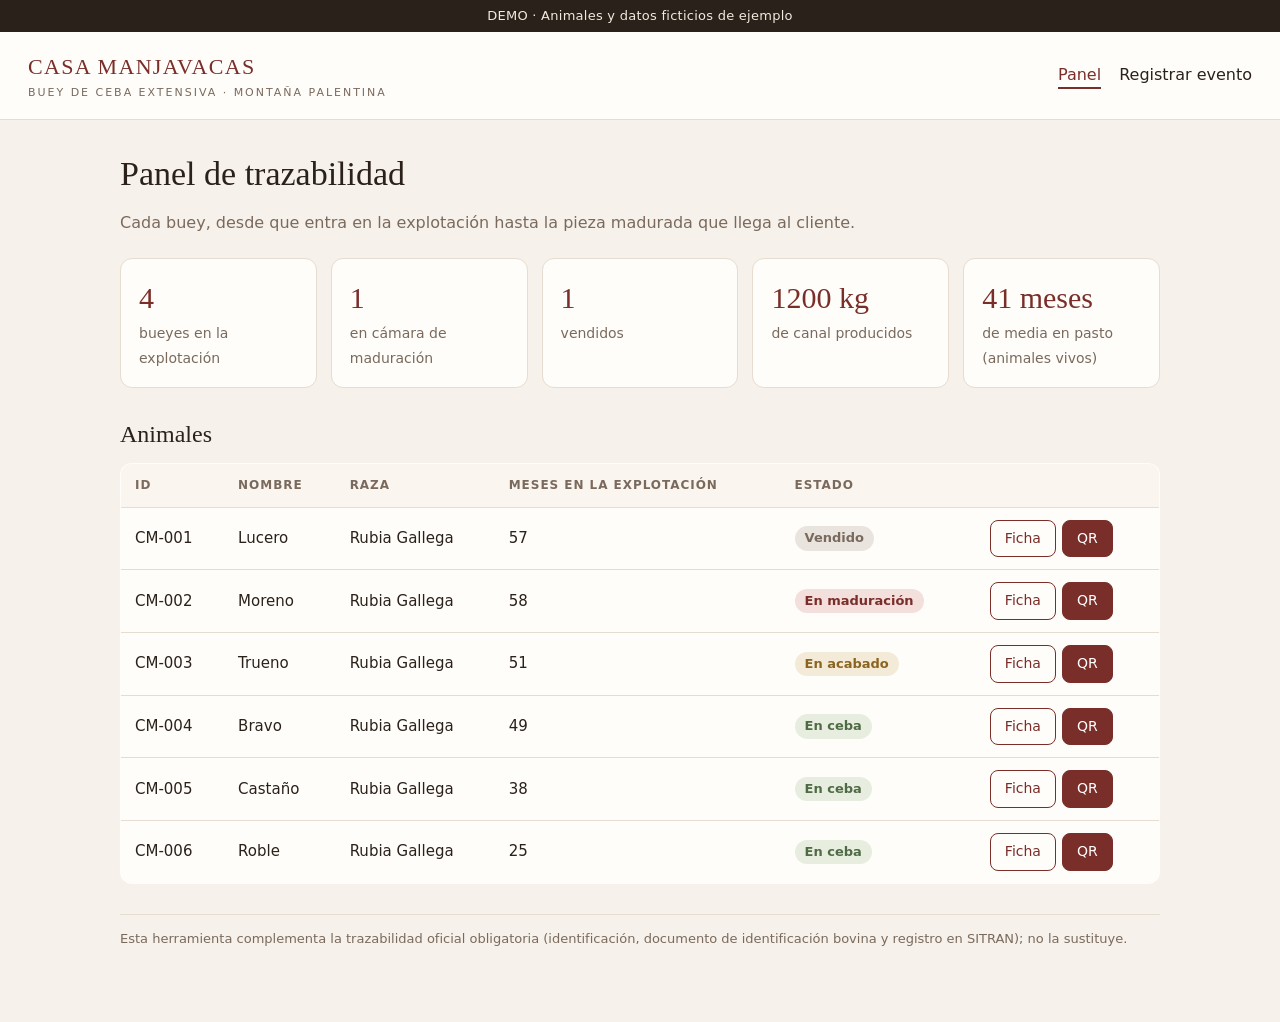
==== index.html @ b3631aee "Demo de trazabilidad Casa Manjavacas: panel, ficha pública con QR y registro de eventos Co-Authored-" ====
<!DOCTYPE html>
<html lang="es">
<head>
<meta charset="utf-8">
<meta name="viewport" content="width=device-width,initial-scale=1">
<title>Panel de trazabilidad — Casa Manjavacas</title>
<link rel="stylesheet" href="assets/estilo.css">
</head>
<body>
<div class="demo">DEMO · Animales y datos ficticios de ejemplo</div>
<header class="top">
  <a class="marca" href="index.html">Casa Manjavacas<small>Buey de ceba extensiva · Montaña Palentina</small></a>
  <nav><a class="activo" href="index.html">Panel</a><a href="registrar.html">Registrar evento</a></nav>
</header>
<main>
  <h1>Panel de trazabilidad</h1>
  <p class="sub">Cada buey, desde que entra en la explotación hasta la pieza madurada que llega al cliente.</p>
  <div class="kpis" id="kpis"></div>
  <h2>Animales</h2>
  <table class="tabla">
    <thead><tr><th>ID</th><th>Nombre</th><th class="ocultar">Raza</th><th class="ocultar">Meses en la explotación</th><th>Estado</th><th></th></tr></thead>
    <tbody id="filas"></tbody>
  </table>
  <p class="nota">Esta herramienta complementa la trazabilidad oficial obligatoria (identificación, documento de identificación bovina y registro en SITRAN); no la sustituye.</p>
</main>

<div class="modal" id="modal" role="dialog" aria-modal="true">
  <div class="caja">
    <h3 id="m-titulo"></h3>
    <div id="m-qr"></div>
    <p class="url" id="m-url"></p>
    <button class="btn sec" id="m-cerrar">Cerrar</button>
  </div>
</div>

<script src="assets/qrcode.js"></script>
<script src="data/bueyes.js"></script>
<script src="assets/app.js"></script>
<script>
  const lista = CM.bueyes();
  const n = e => lista.filter(b => b.estado === e).length;
  const kgCanal = lista.filter(b => b.pesoCanal).reduce((s, b) => s + b.pesoCanal, 0);
  const vivos = lista.filter(b => b.estado === "ceba" || b.estado === "acabado");
  const mediaMeses = vivos.length ? Math.round(vivos.reduce((s, b) => s + CM.meses(b.entrada), 0) / vivos.length) : 0;
  document.getElementById("kpis").innerHTML = [
    [vivos.length, "bueyes en la explotación"],
    [n("maduracion"), "en cámara de maduración"],
    [n("vendido"), "vendidos"],
    [kgCanal.toLocaleString("es-ES") + " kg", "de canal producidos"],
    [mediaMeses + " meses", "de media en pasto (animales vivos)"]
  ].map(([v, t]) => `<div class="kpi"><b>${v}</b><span>${t}</span></div>`).join("");

  document.getElementById("filas").innerHTML = lista.map(b => `
    <tr>
      <td>${CM.esc(b.id)}</td>
      <td>${CM.esc(b.nombre)}</td>
      <td class="ocultar">${CM.esc(b.raza)}</td>
      <td class="ocultar">${CM.meses(b.entrada, b.sacrificio)}</td>
      <td><span class="estado e-${b.estado}">${CM.ESTADOS[b.estado]}</span></td>
      <td class="acciones"><a class="btn sec" href="ficha.html?id=${encodeURIComponent(b.id)}">Ficha</a><button class="btn" data-qr="${CM.esc(b.id)}">QR</button></td>
    </tr>`).join("");

  const modal = document.getElementById("modal");
  document.addEventListener("click", e => {
    const id = e.target.getAttribute && e.target.getAttribute("data-qr");
    if (id) {
      const url = CM.urlFicha(id);
      const b = lista.find(x => x.id === id);
      document.getElementById("m-titulo").textContent = b.id + " · " + b.nombre;
      document.getElementById("m-qr").innerHTML = CM.qrSVG(url);
      document.getElementById("m-url").textContent = url;
      modal.classList.add("abierto");
    }
    if (e.target.id === "m-cerrar" || e.target === modal) modal.classList.remove("abierto");
  });
</script>
</body>
</html>
---- assets/estilo.css ----
:root{
  --bg:#f6f1ea; --card:#fffdf9; --ink:#2b211b; --muted:#7a6a5d; --line:#e6dccf;
  --vino:#7a2e2a; --vino-2:#5c201d; --oro:#b58a4a; --verde:#4f6b45;
  --serif:"Georgia","Times New Roman",serif; --sans:system-ui,-apple-system,"Segoe UI",Roboto,sans-serif;
}
*{box-sizing:border-box}
body{margin:0;background:var(--bg);color:var(--ink);font:16px/1.55 var(--sans)}
a{color:var(--vino)}
.demo{background:var(--ink);color:#f3e9dc;text-align:center;font-size:13px;padding:6px 12px;letter-spacing:.02em}
header.top{display:flex;align-items:center;justify-content:space-between;gap:16px;padding:18px 28px;border-bottom:1px solid var(--line);background:var(--card)}
.marca{font-family:var(--serif);font-size:22px;letter-spacing:.06em;text-transform:uppercase;color:var(--vino);text-decoration:none}
.marca small{display:block;font-family:var(--sans);font-size:11px;letter-spacing:.18em;color:var(--muted)}
nav a{margin-left:18px;text-decoration:none;color:var(--ink);font-weight:500}
nav a.activo{color:var(--vino);border-bottom:2px solid var(--vino);padding-bottom:3px}
main{max-width:1080px;margin:0 auto;padding:28px 20px 60px}
h1,h2,h3{font-family:var(--serif);font-weight:normal;margin:0 0 10px}
h1{font-size:34px} h2{font-size:24px;margin-top:28px}
.sub{color:var(--muted);margin:0 0 22px}
.kpis{display:grid;grid-template-columns:repeat(auto-fit,minmax(170px,1fr));gap:14px;margin:18px 0 26px}
.kpi{background:var(--card);border:1px solid var(--line);border-radius:12px;padding:16px 18px}
.kpi b{display:block;font-family:var(--serif);font-size:30px;font-weight:normal;color:var(--vino)}
.kpi span{color:var(--muted);font-size:14px}
.tabla{width:100%;border-collapse:collapse;background:var(--card);border:1px solid var(--line);border-radius:12px;overflow:hidden}
.tabla th,.tabla td{padding:12px 14px;text-align:left;border-bottom:1px solid var(--line);font-size:15px}
.tabla th{font-size:12px;text-transform:uppercase;letter-spacing:.08em;color:var(--muted);background:#faf5ee}
.tabla tr:last-child td{border-bottom:0}
.estado{display:inline-block;padding:2px 10px;border-radius:99px;font-size:13px;font-weight:600}
.e-ceba{background:#e7eedf;color:var(--verde)} .e-acabado{background:#f4ead8;color:#8a6420}
.e-maduracion{background:#f3dfdc;color:var(--vino)} .e-vendido{background:#e9e4de;color:var(--muted)}
.btn{display:inline-block;border:1px solid var(--vino);background:var(--vino);color:#fff;border-radius:8px;padding:7px 14px;font:inherit;font-size:14px;cursor:pointer;text-decoration:none}
.btn.sec{background:transparent;color:var(--vino)}
.btn:hover{background:var(--vino-2);color:#fff}
.acciones{white-space:nowrap}.acciones .btn{margin-left:6px}
/* Ficha pública */
.hero{background:linear-gradient(160deg,#3a2a20,#6b3a2c);color:#f6ede2;padding:48px 24px 40px;text-align:center}
.hero .marca{color:#e9cf9f}.hero .marca small{color:#d8c3a6}
.hero h1{font-size:44px;margin-top:18px}.hero p{color:#e8d8c4;margin:6px 0 0}
.datos{display:grid;grid-template-columns:repeat(auto-fit,minmax(200px,1fr));gap:12px;margin:-26px auto 0;max-width:900px;position:relative}
.dato{background:var(--card);border:1px solid var(--line);border-radius:12px;padding:14px 16px;box-shadow:0 6px 18px rgba(60,40,20,.08)}
.dato span{display:block;font-size:12px;text-transform:uppercase;letter-spacing:.08em;color:var(--muted)}
.dato b{font-family:var(--serif);font-weight:normal;font-size:20px}
.timeline{list-style:none;padding:0;margin:14px 0;border-left:2px solid var(--line)}
.timeline li{position:relative;padding:0 0 18px 22px}
.timeline li::before{content:"";position:absolute;left:-7px;top:6px;width:12px;height:12px;border-radius:50%;background:var(--oro);border:2px solid var(--bg)}
.timeline time{font-size:13px;color:var(--muted);display:block}
.cortes{display:flex;flex-wrap:wrap;gap:8px}.cortes span{background:var(--card);border:1px solid var(--line);border-radius:99px;padding:5px 14px}
.nota{font-size:13px;color:var(--muted);border-top:1px solid var(--line);margin-top:30px;padding-top:14px}
/* Formulario */
form.card{background:var(--card);border:1px solid var(--line);border-radius:12px;padding:20px;max-width:560px}
label{display:block;font-size:14px;color:var(--muted);margin:12px 0 4px}
input,select,textarea{width:100%;padding:10px 12px;border:1px solid var(--line);border-radius:8px;font:inherit;background:#fff}
.ok{background:#e7eedf;color:var(--verde);padding:10px 14px;border-radius:8px;margin-top:14px;display:none}
/* Modal QR */
.modal{position:fixed;inset:0;background:rgba(30,20,15,.55);display:none;align-items:center;justify-content:center;padding:20px}
.modal.abierto{display:flex}
.modal .caja{background:var(--card);border-radius:14px;padding:24px;text-align:center;max-width:340px}
.modal svg,.modal img{width:220px;height:220px}
.modal .url{font-size:12px;color:var(--muted);word-break:break-all}
@media (max-width:700px){
  header.top{flex-direction:column;align-items:flex-start;padding:14px 18px}
  nav a{margin:0 14px 0 0}
  .tabla .ocultar{display:none}
  .hero h1{font-size:34px}
  .datos{grid-template-columns:1fr 1fr;gap:10px}.dato b{font-size:17px}
}
@media print{.demo,header.top,.acciones{display:none}}
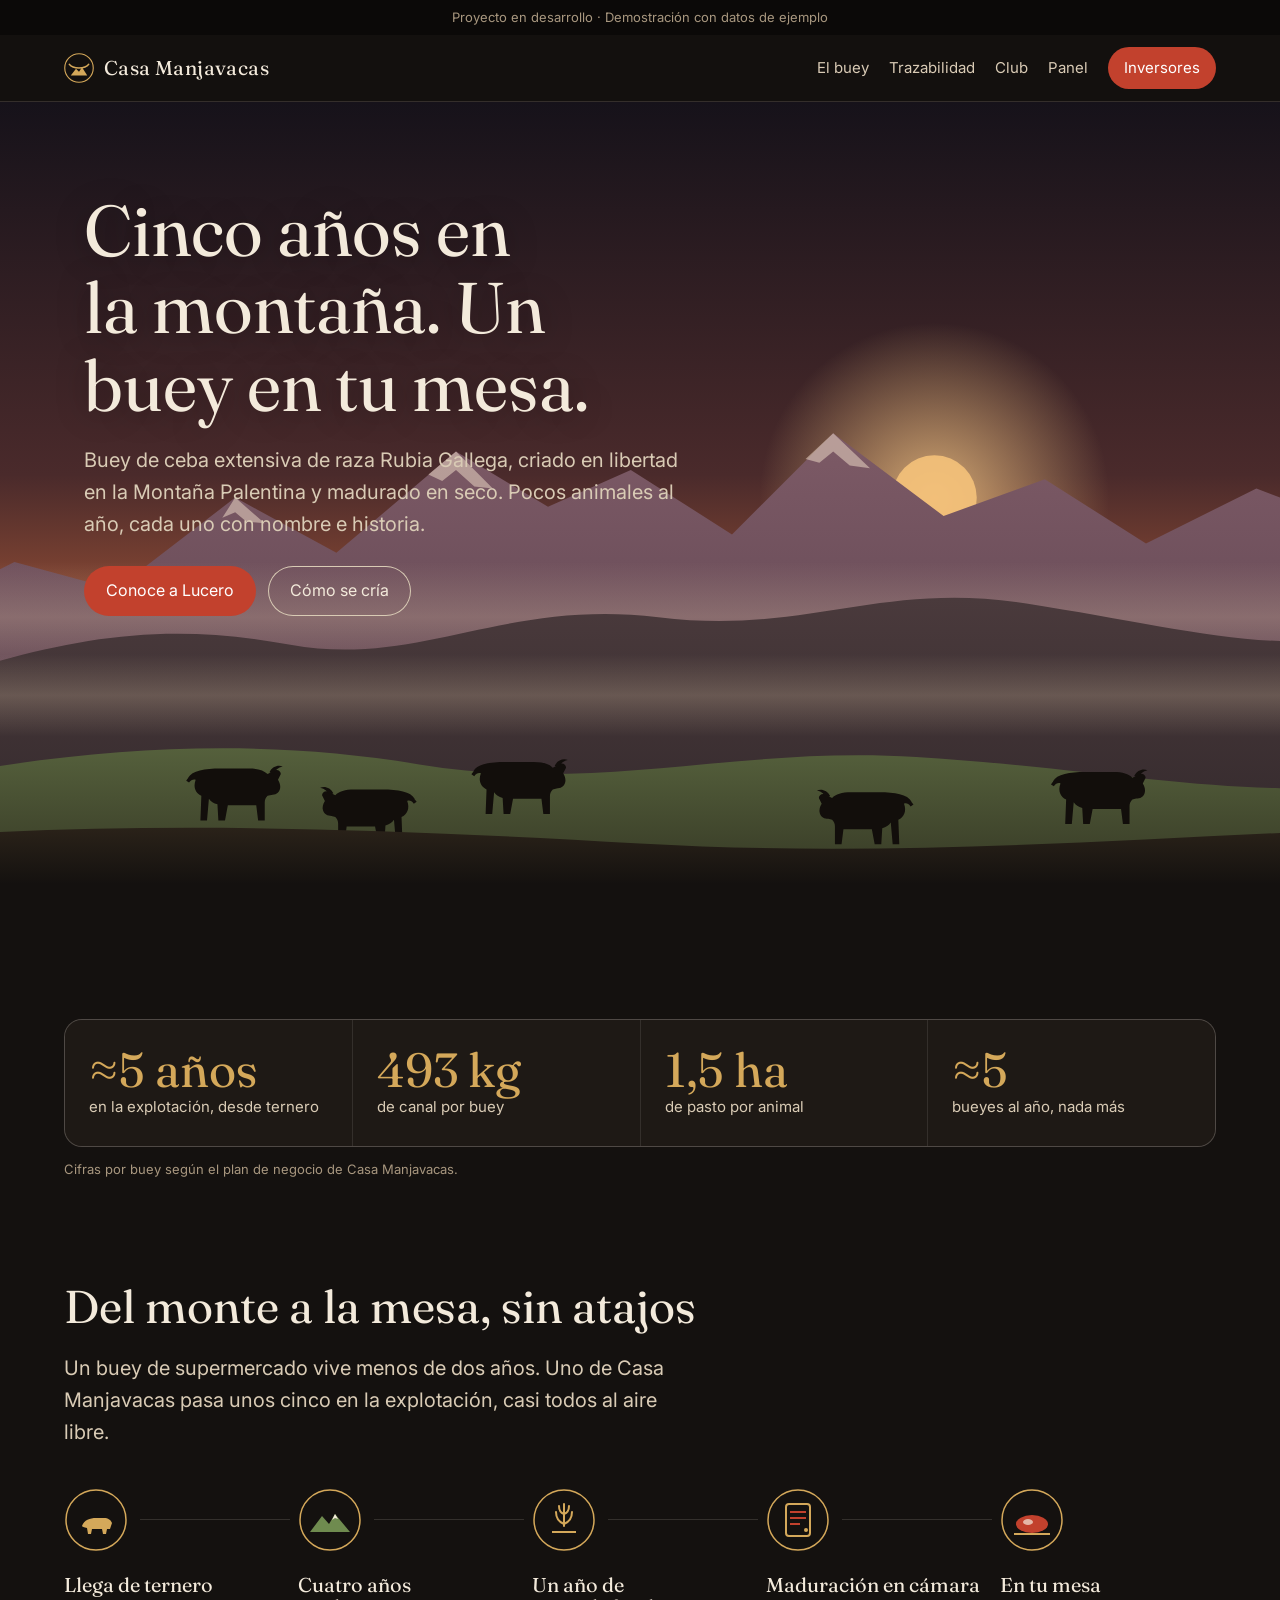
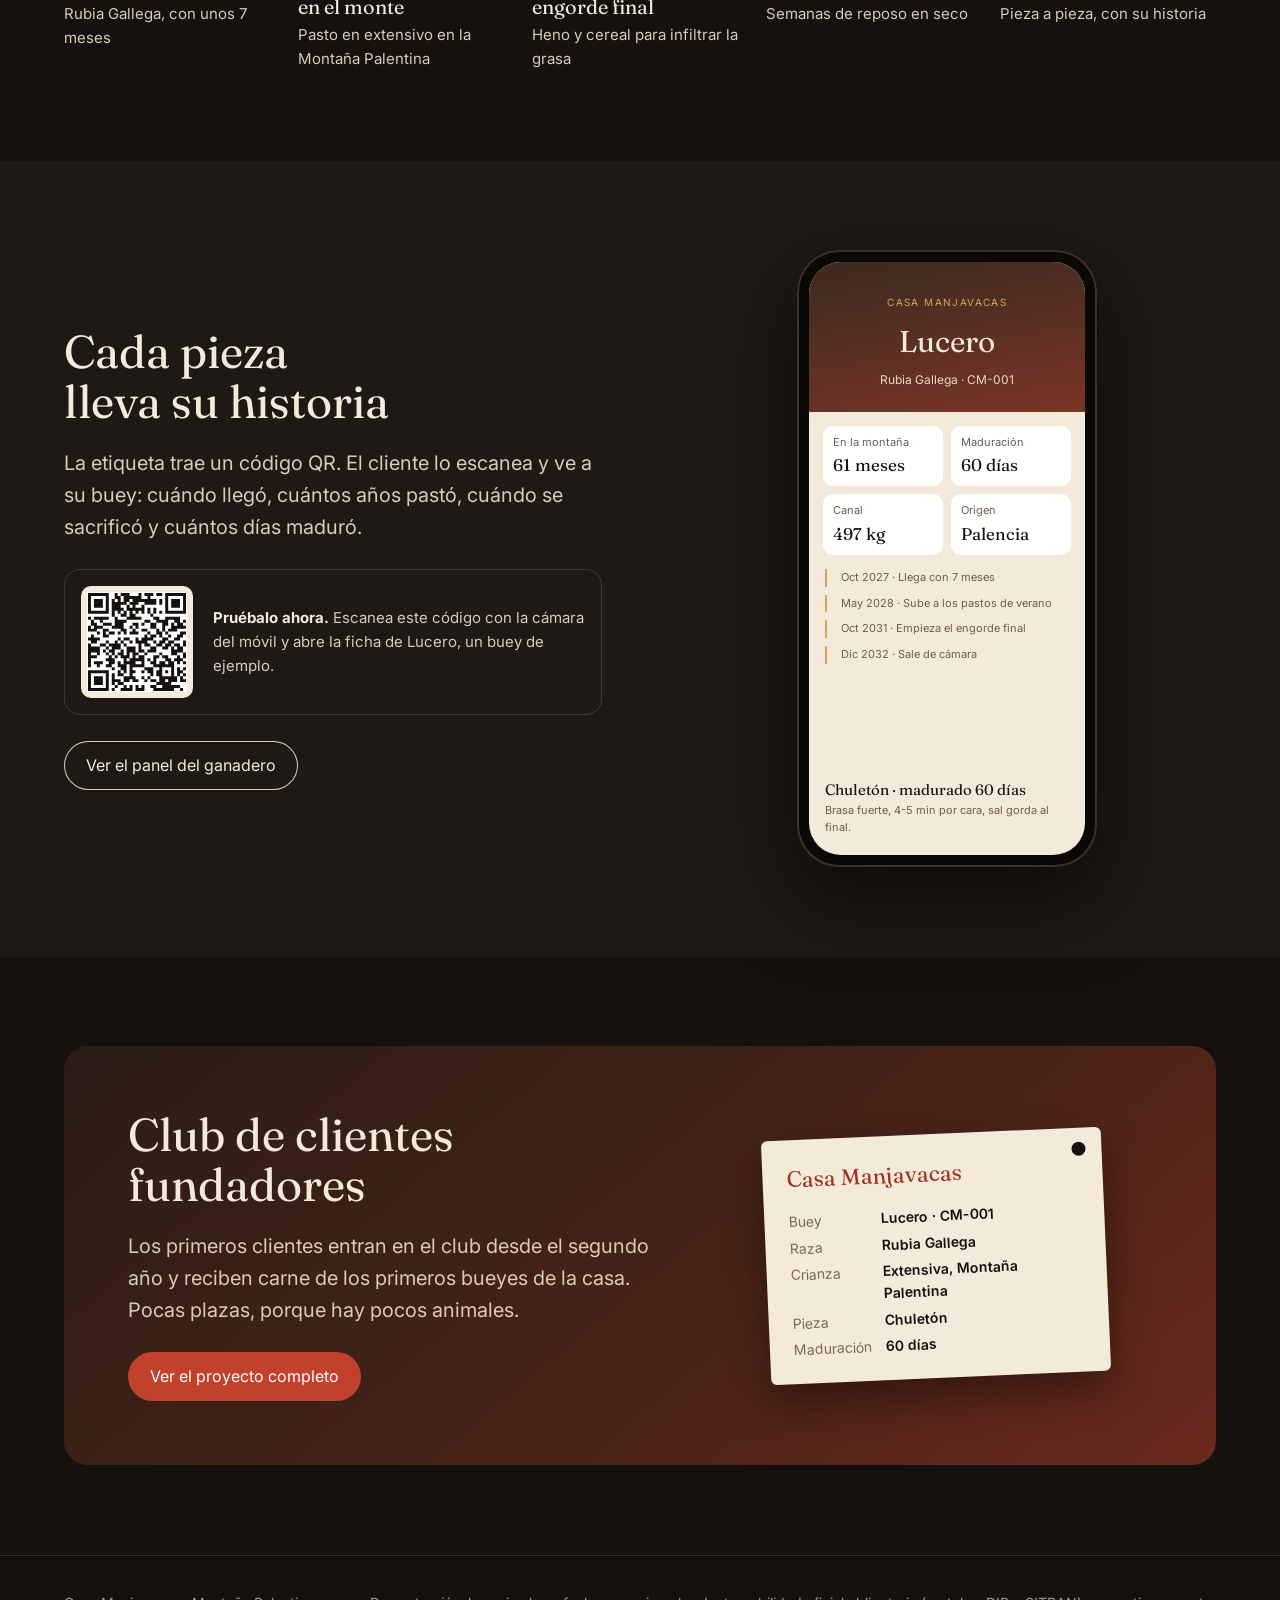
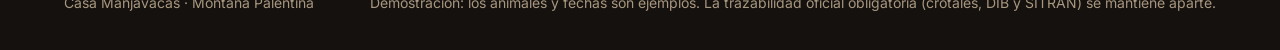
==== commit 9060af74: "Web completa: marca, ficha premium, sala de inversores con el modelo económico y panel Co-Authored-B" ====
--- a/index.html
+++ b/index.html
@@ -3,76 +3,136 @@
 <head>
 <meta charset="utf-8">
 <meta name="viewport" content="width=device-width,initial-scale=1">
-<title>Panel de trazabilidad — Casa Manjavacas</title>
-<link rel="stylesheet" href="assets/estilo.css">
+<title>Casa Manjavacas · Buey de la Montaña Palentina</title>
+<meta name="description" content="Buey de ceba extensiva de raza Rubia Gallega, criado cinco años en la Montaña Palentina. Cada pieza con su historia.">
+<link rel="stylesheet" href="assets/marca.css">
 </head>
 <body>
-<div class="demo">DEMO · Animales y datos ficticios de ejemplo</div>
-<header class="top">
-  <a class="marca" href="index.html">Casa Manjavacas<small>Buey de ceba extensiva · Montaña Palentina</small></a>
-  <nav><a class="activo" href="index.html">Panel</a><a href="registrar.html">Registrar evento</a></nav>
+<div class="aviso">Proyecto en desarrollo · Demostración con datos de ejemplo</div>
+<header class="nav">
+  <a class="logo" href="index.html"><svg viewBox="0 0 40 40" aria-hidden="true"><circle cx="20" cy="20" r="19" fill="none" stroke="#d4a85a" stroke-width="1.5"/><path d="M7 15c3 4 7 5 13 5s10-1 13-5" fill="none" stroke="#d4a85a" stroke-width="1.8" stroke-linecap="round"/><path d="M9 30l7-9 4 4 4-6 7 11z" fill="#d4a85a"/></svg>Casa Manjavacas</a>
+  <nav>
+    <a href="#proceso">El buey</a>
+    <a href="#trazabilidad">Trazabilidad</a>
+    <a href="#club">Club</a>
+    <a href="panel.html">Panel</a>
+    <a class="cta" href="inversores.html">Inversores</a>
+  </nav>
 </header>
-<main>
-  <h1>Panel de trazabilidad</h1>
-  <p class="sub">Cada buey, desde que entra en la explotación hasta la pieza madurada que llega al cliente.</p>
-  <div class="kpis" id="kpis"></div>
-  <h2>Animales</h2>
-  <table class="tabla">
-    <thead><tr><th>ID</th><th>Nombre</th><th class="ocultar">Raza</th><th class="ocultar">Meses en la explotación</th><th>Estado</th><th></th></tr></thead>
-    <tbody id="filas"></tbody>
-  </table>
-  <p class="nota">Esta herramienta complementa la trazabilidad oficial obligatoria (identificación, documento de identificación bovina y registro en SITRAN); no la sustituye.</p>
-</main>
 
-<div class="modal" id="modal" role="dialog" aria-modal="true">
-  <div class="caja">
-    <h3 id="m-titulo"></h3>
-    <div id="m-qr"></div>
-    <p class="url" id="m-url"></p>
-    <button class="btn sec" id="m-cerrar">Cerrar</button>
+<section class="hero">
+  <div id="paisaje-hero"></div>
+  <div class="texto">
+    <h1>Cinco años en la montaña. Un buey en tu mesa.</h1>
+    <p class="lead">Buey de ceba extensiva de raza Rubia Gallega, criado en libertad en la Montaña Palentina y madurado en seco. Pocos animales al año, cada uno con nombre e historia.</p>
+    <div class="botones">
+      <a class="btn" href="ficha.html?id=CM-001">Conoce a Lucero</a>
+      <a class="btn sec" href="#proceso">Cómo se cría</a>
+    </div>
   </div>
-</div>
+</section>
+
+<section class="band">
+  <div class="in">
+    <div class="cifras" id="cifras"></div>
+    <p class="nota" style="margin-top:12px">Cifras por buey según el plan de negocio de Casa Manjavacas.</p>
+  </div>
+</section>
+
+<section class="band" id="proceso" style="padding-top:0">
+  <div class="in">
+    <h2>Del monte a la mesa, sin atajos</h2>
+    <p class="lead">Un buey de supermercado vive menos de dos años. Uno de Casa Manjavacas pasa unos cinco en la explotación, casi todos al aire libre.</p>
+    <div class="proceso" id="pasos"></div>
+  </div>
+</section>
+
+<section class="band" id="trazabilidad" style="background:var(--noche2)">
+  <div class="in duo">
+    <div>
+      <h2>Cada pieza lleva su historia</h2>
+      <p class="lead">La etiqueta trae un código QR. El cliente lo escanea y ve a su buey: cuándo llegó, cuántos años pastó, cuándo se sacrificó y cuántos días maduró.</p>
+      <div class="qrcaja">
+        <div class="qr" id="qr-lucero"></div>
+        <p><strong style="color:var(--crema)">Pruébalo ahora.</strong> Escanea este código con la cámara del móvil y abre la ficha de Lucero, un buey de ejemplo.</p>
+      </div>
+      <div class="botones"><a class="btn sec" href="panel.html">Ver el panel del ganadero</a></div>
+    </div>
+    <div class="movil" aria-hidden="true">
+      <div class="pantalla">
+        <div class="mini-hero"><small>CASA MANJAVACAS</small><b>Lucero</b><span style="font-size:12px;color:#e8d8c4">Rubia Gallega · CM-001</span></div>
+        <div class="mini-datos">
+          <div>En la montaña<b>61 meses</b></div>
+          <div>Maduración<b>60 días</b></div>
+          <div>Canal<b>497 kg</b></div>
+          <div>Origen<b>Palencia</b></div>
+        </div>
+        <div class="mini-linea">
+          <p>Oct 2027 · Llega con 7 meses</p>
+          <p>May 2028 · Sube a los pastos de verano</p>
+          <p>Oct 2031 · Empieza el engorde final</p>
+          <p>Dic 2032 · Sale de cámara</p>
+        </div>
+        <div class="mini-linea" style="margin-top:auto;padding-bottom:18px"><b style="font-family:var(--serif);font-weight:400;font-size:15px;color:#14110f">Chuletón · madurado 60 días</b><br>Brasa fuerte, 4-5 min por cara, sal gorda al final.</div>
+      </div>
+    </div>
+  </div>
+</section>
+
+<section class="band" id="club">
+  <div class="in club">
+    <div>
+      <h2>Club de clientes fundadores</h2>
+      <p class="lead">Los primeros clientes entran en el club desde el segundo año y reciben carne de los primeros bueyes de la casa. Pocas plazas, porque hay pocos animales.</p>
+      <div class="botones"><a class="btn" href="inversores.html">Ver el proyecto completo</a></div>
+    </div>
+    <div class="etiqueta">
+      <div class="marca">Casa Manjavacas</div>
+      <dl>
+        <dt>Buey</dt><dd>Lucero · CM-001</dd>
+        <dt>Raza</dt><dd>Rubia Gallega</dd>
+        <dt>Crianza</dt><dd>Extensiva, Montaña Palentina</dd>
+        <dt>Pieza</dt><dd>Chuletón</dd>
+        <dt>Maduración</dt><dd>60 días</dd>
+      </dl>
+    </div>
+  </div>
+</section>
+
+<footer>
+  <div class="in">
+    <span>Casa Manjavacas · Montaña Palentina</span>
+    <span>Demostración: los animales y fechas son ejemplos. La trazabilidad oficial obligatoria (crotales, DIB y SITRAN) se mantiene aparte.</span>
+  </div>
+</footer>
 
 <script src="assets/qrcode.js"></script>
+<script src="assets/paisaje.js"></script>
 <script src="data/bueyes.js"></script>
 <script src="assets/app.js"></script>
 <script>
-  const lista = CM.bueyes();
-  const n = e => lista.filter(b => b.estado === e).length;
-  const kgCanal = lista.filter(b => b.pesoCanal).reduce((s, b) => s + b.pesoCanal, 0);
-  const vivos = lista.filter(b => b.estado === "ceba" || b.estado === "acabado");
-  const mediaMeses = vivos.length ? Math.round(vivos.reduce((s, b) => s + CM.meses(b.entrada), 0) / vivos.length) : 0;
-  document.getElementById("kpis").innerHTML = [
-    [vivos.length, "bueyes en la explotación"],
-    [n("maduracion"), "en cámara de maduración"],
-    [n("vendido"), "vendidos"],
-    [kgCanal.toLocaleString("es-ES") + " kg", "de canal producidos"],
-    [mediaMeses + " meses", "de media en pasto (animales vivos)"]
-  ].map(([v, t]) => `<div class="kpi"><b>${v}</b><span>${t}</span></div>`).join("");
+{
+  document.getElementById("paisaje-hero").outerHTML = paisajeSVG();
+  const cifras = [
+    ["≈5 años", "en la explotación, desde ternero"],
+    ["493 kg", "de canal por buey"],
+    ["1,5 ha", "de pasto por animal"],
+    ["≈5", "bueyes al año, nada más"]
+  ];
+  document.getElementById("cifras").innerHTML = cifras.map(([v, t]) => `<div class="cifra"><b>${v}</b><span>${t}</span></div>`).join("");
 
-  document.getElementById("filas").innerHTML = lista.map(b => `
-    <tr>
-      <td>${CM.esc(b.id)}</td>
-      <td>${CM.esc(b.nombre)}</td>
-      <td class="ocultar">${CM.esc(b.raza)}</td>
-      <td class="ocultar">${CM.meses(b.entrada, b.sacrificio)}</td>
-      <td><span class="estado e-${b.estado}">${CM.ESTADOS[b.estado]}</span></td>
-      <td class="acciones"><a class="btn sec" href="ficha.html?id=${encodeURIComponent(b.id)}">Ficha</a><button class="btn" data-qr="${CM.esc(b.id)}">QR</button></td>
-    </tr>`).join("");
+  const iconos = [
+    '<circle cx="32" cy="32" r="30" fill="none" stroke="#d4a85a" stroke-width="1.5"/><path d="M18 38c2-6 8-8 14-8h8c4 0 7 2 8 5l-2 6h-3l-1 5h-3l-1-5H28l-1 5h-3l-1-6c-3-1-5-1-5-2z" fill="#d4a85a"/>',
+    '<circle cx="32" cy="32" r="30" fill="none" stroke="#d4a85a" stroke-width="1.5"/><path d="M12 44l12-16 7 8 6-10 15 18z" fill="#6f8b4f"/><path d="M37 26l3 5-3-1-3 2z" fill="#f3eadb"/>',
+    '<circle cx="32" cy="32" r="30" fill="none" stroke="#d4a85a" stroke-width="1.5"/><path d="M32 16v22M24 24c0 6 3 10 8 12M40 24c0 6-3 10-8 12M27 18c0 4 2 7 5 8M37 18c0 4-2 7-5 8" stroke="#d4a85a" stroke-width="2" fill="none" stroke-linecap="round"/><path d="M20 44h24" stroke="#d4a85a" stroke-width="2"/>',
+    '<circle cx="32" cy="32" r="30" fill="none" stroke="#d4a85a" stroke-width="1.5"/><rect x="20" y="16" width="24" height="32" rx="3" fill="none" stroke="#d4a85a" stroke-width="2"/><path d="M24 24h16M24 30h16M24 36h10" stroke="#c2412d" stroke-width="2"/><circle cx="40" cy="42" r="2" fill="#d4a85a"/>',
+    '<circle cx="32" cy="32" r="30" fill="none" stroke="#d4a85a" stroke-width="1.5"/><ellipse cx="32" cy="36" rx="16" ry="9" fill="#c2412d"/><ellipse cx="28" cy="34" rx="5" ry="3" fill="#f3eadb" opacity=".7"/><path d="M14 46h36" stroke="#d4a85a" stroke-width="2"/>'
+  ];
+  document.getElementById("pasos").innerHTML = CM.ETAPAS.map((e, i) =>
+    `<div class="paso"><svg viewBox="0 0 64 64" aria-hidden="true">${iconos[i]}</svg><h3>${e.nombre}</h3><p>${e.detalle}</p></div>`).join("");
 
-  const modal = document.getElementById("modal");
-  document.addEventListener("click", e => {
-    const id = e.target.getAttribute && e.target.getAttribute("data-qr");
-    if (id) {
-      const url = CM.urlFicha(id);
-      const b = lista.find(x => x.id === id);
-      document.getElementById("m-titulo").textContent = b.id + " · " + b.nombre;
-      document.getElementById("m-qr").innerHTML = CM.qrSVG(url);
-      document.getElementById("m-url").textContent = url;
-      modal.classList.add("abierto");
-    }
-    if (e.target.id === "m-cerrar" || e.target === modal) modal.classList.remove("abierto");
-  });
+  document.getElementById("qr-lucero").innerHTML = CM.qrSVG(CM.urlFicha("CM-001"), "#14110f");
+}
 </script>
 </body>
 </html>
--- a/assets/marca.css
+++ b/assets/marca.css
@@ -0,0 +1,141 @@
+/*
+VOICE: sobria y gourmet, como una carnicería de autor o una bodega; poco texto, mucho aire.
+IDEA: la etiqueta de una pieza madurada con su origen escrito a mano, y el monte de donde viene.
+PICTURE: paisaje de la Montaña Palentina por capas al amanecer, con bueyes pastando.
+COLOUR and TYPE: noche de monte (#14110f), crema de etiqueta, rojo brasa y oro de grasa infiltrada; Fraunces + Inter.
+LAYOUT: bandas a todo ancho; héroe con el paisaje ocupando media pantalla; contenido hasta 1240px.
+*/
+@import url("https://fonts.googleapis.com/css2?family=Fraunces:opsz,wght@9..144,400;9..144,600&family=Inter:wght@400;500;600&display=swap");
+:root{
+  --noche:#14110f; --noche2:#1e1915; --crema:#f3eadb; --crema2:#d9cbb5; --tenue:#a8977f;
+  --brasa:#c2412d; --brasa2:#9e3222; --oro:#d4a85a; --pasto:#6f8b4f; --linea:rgba(243,234,219,.14);
+  --serif:"Fraunces",Georgia,serif; --sans:"Inter",system-ui,-apple-system,"Segoe UI",sans-serif;
+}
+*{box-sizing:border-box;min-width:0}
+html{scroll-behavior:smooth;scroll-padding-top:72px;overflow-x:clip}
+body{margin:0;background:var(--noche);color:var(--crema);font:16px/1.6 var(--sans);overflow-x:clip}
+a{color:var(--oro)}
+img,svg{display:block}
+.aviso{background:#0b0908;color:var(--tenue);font-size:13px;text-align:center;padding:7px 14px}
+.nav{position:sticky;top:0;z-index:20;display:flex;align-items:center;justify-content:space-between;gap:12px;padding:12px max(5vw,16px);background:rgba(20,17,15,.88);backdrop-filter:blur(8px);border-bottom:1px solid var(--linea)}
+.logo{white-space:nowrap;font-family:var(--serif);font-size:20px;color:var(--crema);text-decoration:none;letter-spacing:.02em;display:flex;align-items:center;gap:10px}
+.logo svg{width:30px;height:30px}
+.nav nav{display:flex;flex-wrap:wrap;gap:4px 20px;align-items:center}
+.nav nav a{color:var(--crema2);text-decoration:none;font-size:15px;padding:8px 0}
+.nav nav a:hover,.nav nav a.activo{color:var(--crema)}
+.nav nav a.cta{white-space:nowrap;background:var(--brasa);color:#fff;padding:9px 16px;border-radius:99px}
+.band{padding:clamp(48px,7vw,104px) max(5vw,16px)}
+.in{max-width:1240px;margin:0 auto}
+h1,h2,h3{font-family:var(--serif);font-weight:400;line-height:1.08;text-wrap:balance;margin:0 0 14px}
+h1{font-size:clamp(38px,5.6vw,72px)} h2{font-size:clamp(30px,3.6vw,46px)} h3{font-size:22px}
+.lead{font-size:clamp(17px,1.6vw,20px);color:var(--crema2);max-width:620px}
+.btn{display:inline-flex;align-items:center;gap:8px;min-height:46px;padding:12px 22px;border-radius:99px;background:var(--brasa);color:#fff;text-decoration:none;font-weight:500;border:0;font:inherit;cursor:pointer}
+.btn:hover{background:var(--brasa2)}
+.btn.sec{background:transparent;color:var(--crema);box-shadow:inset 0 0 0 1px var(--crema2)}
+.btn.sec:hover{background:rgba(243,234,219,.08)}
+.btn:focus-visible,a:focus-visible{outline:2px solid var(--oro);outline-offset:3px}
+.botones{display:flex;flex-wrap:wrap;gap:12px;margin-top:26px}
+.nota{font-size:13px;color:var(--tenue)}
+
+/* Héroe con paisaje */
+.hero{position:relative;min-height:min(92vh,860px);display:flex;align-items:flex-start;overflow:hidden}
+.hero .paisaje{position:absolute;inset:0;width:100%;height:100%}
+.hero .texto{position:relative;z-index:2;padding:clamp(56px,10vh,120px) max(5vw,16px) 0;max-width:1240px;margin:0 auto;width:100%}
+.hero h1{max-width:760px;text-shadow:0 2px 30px rgba(0,0,0,.35)}
+.niebla{animation:niebla 38s ease-in-out infinite alternate}
+@keyframes niebla{from{transform:translateX(-4%)}to{transform:translateX(4%)}}
+
+/* Cifras */
+.cifras{display:grid;grid-template-columns:repeat(auto-fit,minmax(min(220px,100%),1fr));gap:1px;background:var(--linea);border:1px solid var(--linea);border-radius:18px;overflow:hidden}
+.cifra{background:var(--noche2);padding:26px 24px}
+.cifra b{display:block;font-family:var(--serif);font-weight:400;font-size:clamp(34px,4vw,48px);color:var(--oro);line-height:1;white-space:nowrap}
+.cifra span{color:var(--crema2);font-size:15px}
+
+/* Proceso */
+.proceso{display:grid;grid-template-columns:repeat(5,minmax(0,1fr));gap:18px;margin-top:40px;counter-reset:p}
+.paso{position:relative;padding-top:86px}
+.paso svg{position:absolute;top:0;left:0;width:64px;height:64px}
+.paso::after{content:"";position:absolute;top:31px;left:76px;right:-10px;height:1px;background:var(--linea)}
+.paso:last-child::after{display:none}
+.paso h3{font-size:20px;margin-bottom:6px}
+.paso p{margin:0;color:var(--crema2);font-size:15px}
+
+/* Trazabilidad con móvil */
+.duo{display:grid;grid-template-columns:minmax(0,1fr) minmax(0,1fr);gap:clamp(32px,6vw,90px);align-items:center}
+.movil{justify-self:center;width:300px;max-width:100%;aspect-ratio:9/18.5;border-radius:42px;background:#0b0908;padding:12px;box-shadow:0 30px 80px rgba(0,0,0,.55),inset 0 0 0 2px #3a322b}
+.movil .pantalla{width:100%;height:100%;border-radius:32px;overflow:hidden;background:var(--crema);color:var(--noche);display:flex;flex-direction:column}
+.mini-hero{background:linear-gradient(170deg,#3b2a20,#7a3526);color:var(--crema);padding:26px 18px 20px;text-align:center}
+.mini-hero small{font-size:10px;letter-spacing:.14em;color:var(--oro)}
+.mini-hero b{display:block;font-family:var(--serif);font-weight:400;font-size:30px;margin-top:4px}
+.mini-datos{display:grid;grid-template-columns:1fr 1fr;gap:8px;padding:14px}
+.mini-datos div{background:#fff;border-radius:10px;padding:8px 10px;font-size:11px;color:#6b5d50}
+.mini-datos b{display:block;font-family:var(--serif);font-weight:400;font-size:17px;color:var(--noche)}
+.mini-linea{padding:0 16px;font-size:11px;color:#6b5d50}
+.mini-linea p{margin:0 0 8px;padding-left:14px;border-left:2px solid var(--oro)}
+.qrcaja{display:flex;gap:20px;align-items:center;margin-top:26px;background:var(--noche2);border:1px solid var(--linea);border-radius:16px;padding:16px}
+.qrcaja .qr{width:112px;height:112px;flex:none;background:var(--crema);border-radius:10px;padding:6px}
+.qrcaja .qr svg{width:100%;height:100%}
+.qrcaja p{margin:0;font-size:15px;color:var(--crema2)}
+
+/* Club */
+.club{background:linear-gradient(140deg,#2a1d16,#4a2318 60%,#6b2a1e);border-radius:24px;padding:clamp(28px,5vw,64px);display:grid;grid-template-columns:minmax(0,1.3fr) minmax(0,1fr);gap:32px;align-items:center}
+.etiqueta{background:var(--crema);color:var(--noche);border-radius:6px;padding:22px 24px;transform:rotate(-2.5deg);box-shadow:0 18px 40px rgba(0,0,0,.4);font-size:14px;max-width:340px;justify-self:center;position:relative}
+.etiqueta::before{content:"";position:absolute;top:14px;right:16px;width:14px;height:14px;border-radius:50%;background:var(--noche)}
+.etiqueta .marca{font-family:var(--serif);font-size:22px;color:var(--brasa2)}
+.etiqueta dl{display:grid;grid-template-columns:auto 1fr;gap:4px 14px;margin:14px 0 0}
+.etiqueta dt{color:#7a6a5d}.etiqueta dd{margin:0;font-weight:600}
+
+footer{border-top:1px solid var(--linea);padding:36px max(5vw,16px);color:var(--tenue);font-size:14px}
+footer .in{display:flex;flex-wrap:wrap;gap:12px 32px;justify-content:space-between}
+
+/* Ficha */
+.ficha-hero{position:relative;overflow:hidden;padding:clamp(40px,8vw,90px) max(5vw,16px) clamp(90px,12vw,150px);text-align:center;background:linear-gradient(180deg,#1b1512,#3a2219)}
+.ficha-hero .paisaje{position:absolute;inset:0;width:100%;height:100%}
+.ficha-hero>*:not(.paisaje){position:relative;z-index:1}
+.sello{display:inline-block;font-size:12px;letter-spacing:.12em;color:var(--oro);border:1px solid rgba(212,168,90,.5);border-radius:99px;padding:6px 14px}
+.ficha-hero h1{font-size:clamp(56px,10vw,110px);margin:16px 0 6px}
+.ficha-hero p{color:var(--crema2);margin:0}
+.viaje{display:grid;grid-template-columns:repeat(5,minmax(0,1fr));gap:0;margin:-50px auto 0;max-width:1100px;position:relative;z-index:2;background:var(--noche2);border:1px solid var(--linea);border-radius:20px;overflow:hidden}
+.etapa{padding:20px 16px;border-right:1px solid var(--linea);position:relative}
+.etapa:last-child{border-right:0}
+.etapa .punto{width:14px;height:14px;border-radius:50%;border:2px solid var(--tenue);margin-bottom:12px}
+.etapa.hecha .punto{background:var(--oro);border-color:var(--oro)}
+.etapa.ahora .punto{background:var(--brasa);border-color:var(--brasa);box-shadow:0 0 0 6px rgba(194,65,45,.25)}
+.etapa b{display:block;font-family:var(--serif);font-weight:400;font-size:17px;line-height:1.2}
+.etapa span{display:block;font-size:13px;color:var(--tenue);margin-top:4px}
+.etapa.pendiente{opacity:.5}
+.datos{display:grid;grid-template-columns:repeat(auto-fit,minmax(min(200px,100%),1fr));gap:14px}
+.dato{border:1px solid var(--linea);border-radius:14px;padding:18px}
+.dato span{display:block;font-size:13px;color:var(--tenue)}
+.dato b{font-family:var(--serif);font-weight:400;font-size:28px;color:var(--crema);white-space:nowrap}
+.madura{display:flex;align-items:center;gap:22px;border:1px solid var(--linea);border-radius:14px;padding:18px}
+.madura svg{width:110px;height:110px;flex:none}
+.linea{list-style:none;padding:0;margin:0;position:relative}
+.linea::before{content:"";position:absolute;left:7px;top:6px;bottom:6px;width:1px;background:var(--linea)}
+.linea li{position:relative;padding:0 0 22px 32px}
+.linea li::before{content:"";position:absolute;left:0;top:5px;width:15px;height:15px;border-radius:50%;background:var(--noche);border:2px solid var(--oro)}
+.linea time{display:block;font-size:13px;color:var(--tenue)}
+.cortes{display:grid;grid-template-columns:repeat(auto-fit,minmax(min(260px,100%),1fr));gap:14px}
+.corte{background:var(--noche2);border:1px solid var(--linea);border-radius:14px;padding:18px}
+.corte h3{color:var(--oro);margin-bottom:6px}
+.corte p{margin:0;color:var(--crema2);font-size:15px}
+.dos{display:grid;grid-template-columns:minmax(0,1.2fr) minmax(0,1fr);gap:clamp(28px,5vw,64px);align-items:start}
+
+@media (max-width:900px){
+  .proceso{grid-template-columns:1fr 1fr}
+  .paso::after{display:none}
+  .duo,.club,.dos{grid-template-columns:1fr}
+  .viaje{grid-template-columns:1fr;margin-left:16px;margin-right:16px}
+  .etapa{border-right:0;border-bottom:1px solid var(--linea);display:grid;grid-template-columns:28px 1fr;align-items:start}
+  .etapa .punto{margin:4px 0 0}
+  .etapa:last-child{border-bottom:0}
+}
+@media (max-width:600px){
+  .nav nav a:not(.cta){display:none}
+  .proceso{grid-template-columns:1fr}
+  .hero{min-height:820px;background:#16121a}
+  .hero .paisaje{top:auto;bottom:0;height:62%}
+  .logo{font-size:17px}
+  .qrcaja{flex-direction:column;align-items:flex-start}
+}
+@media (prefers-reduced-motion:reduce){.niebla{animation:none}html{scroll-behavior:auto}}
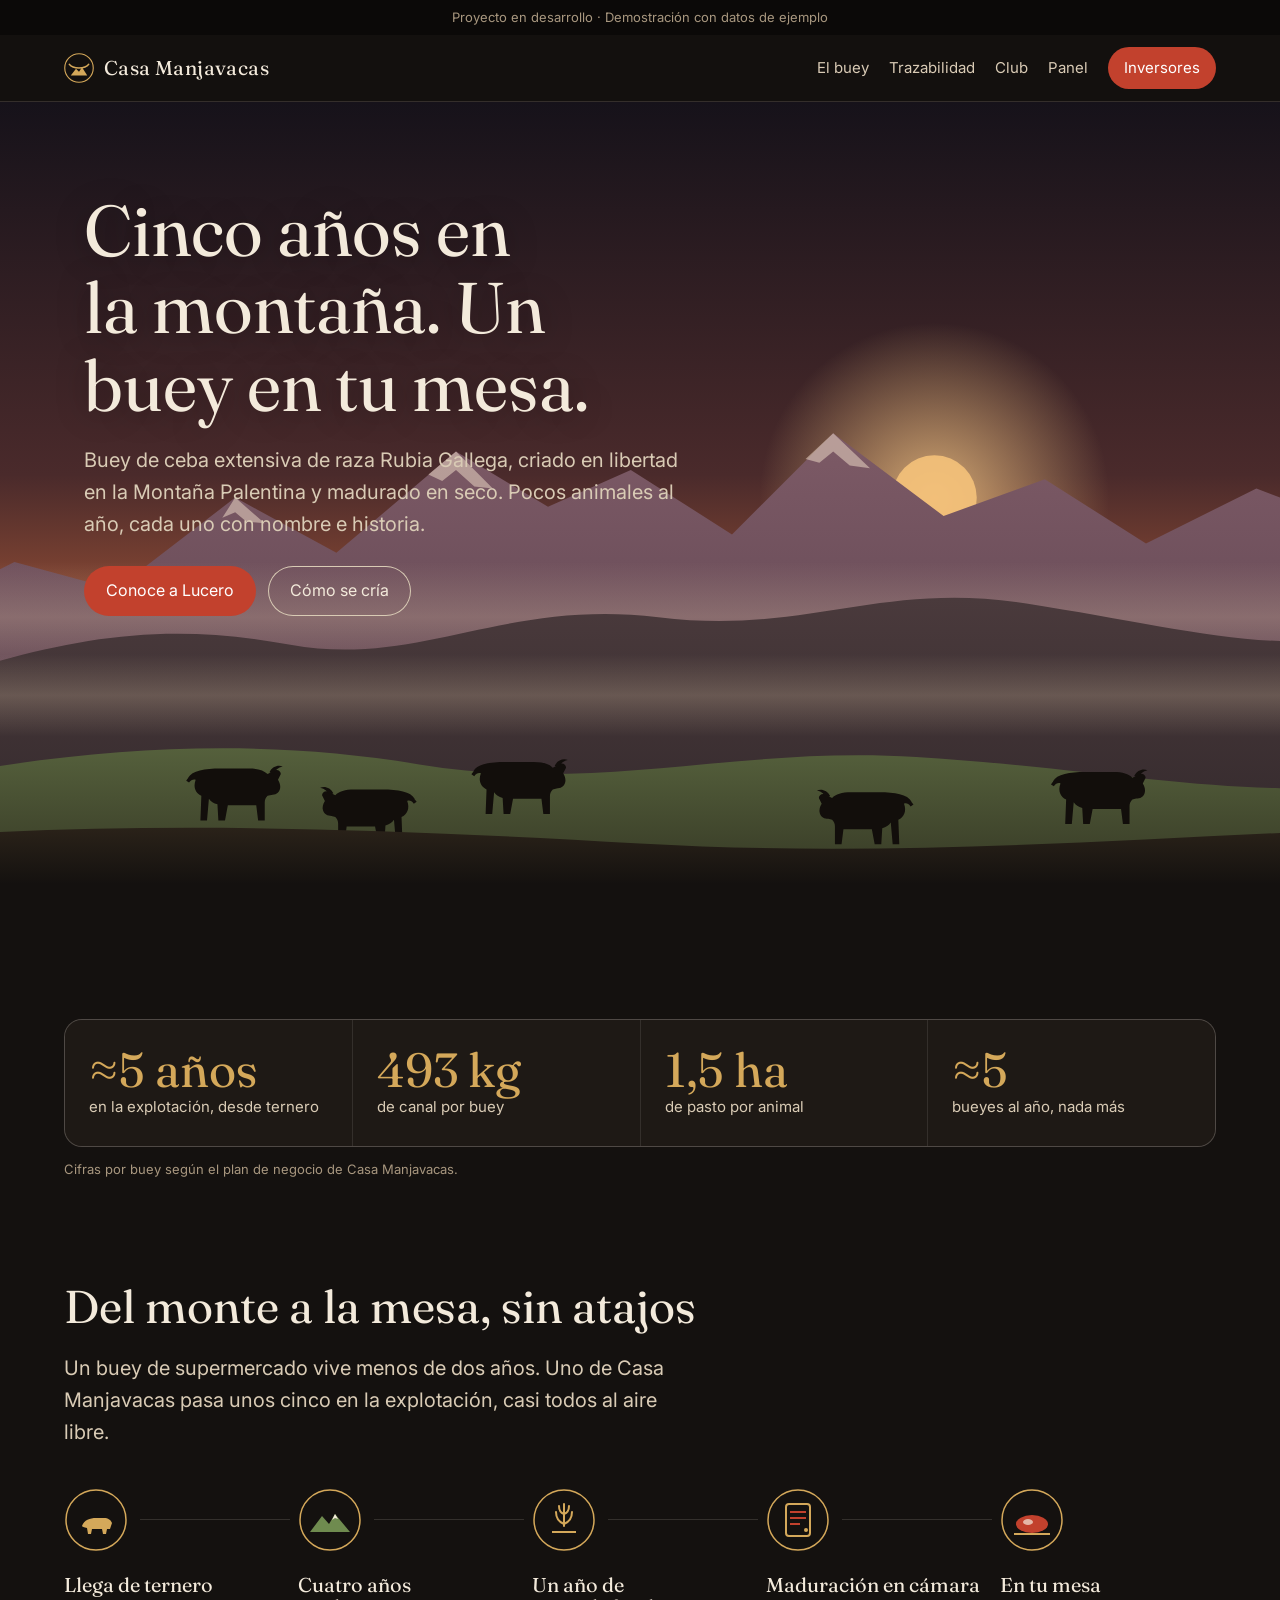
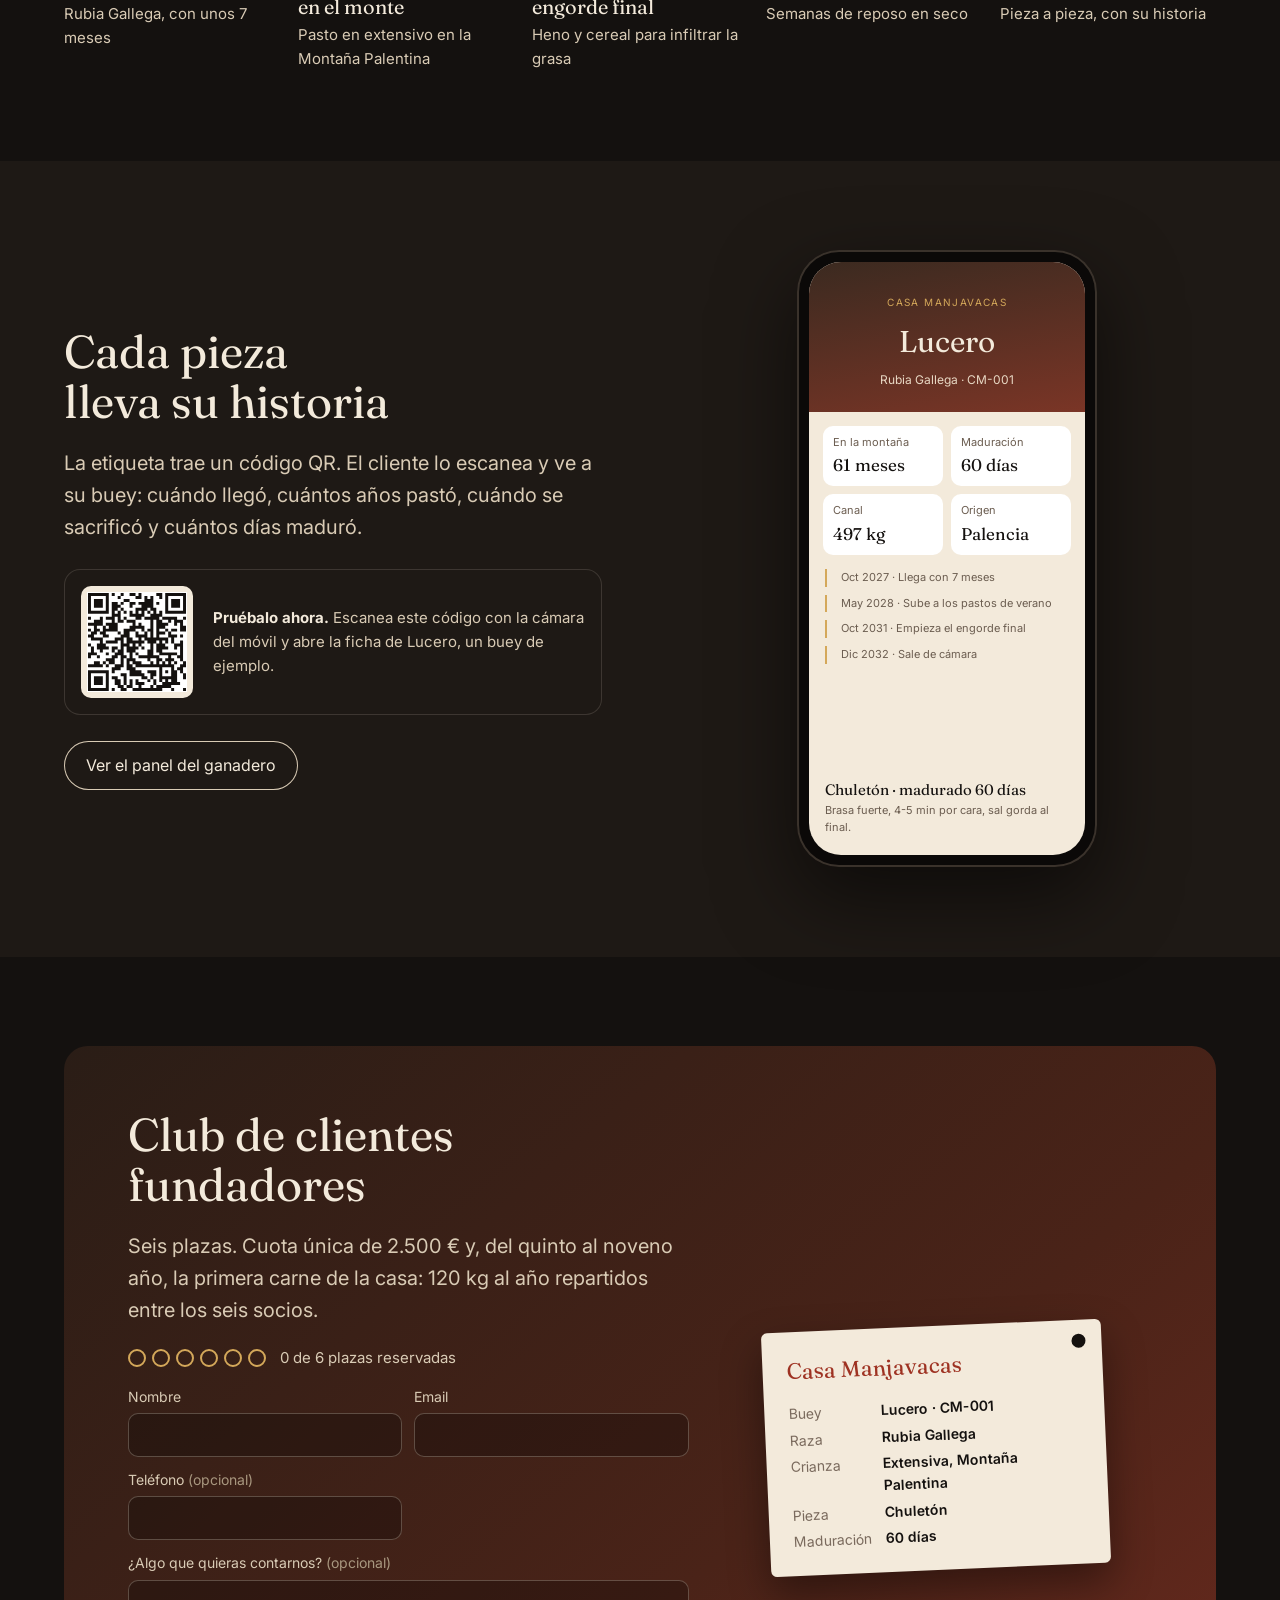
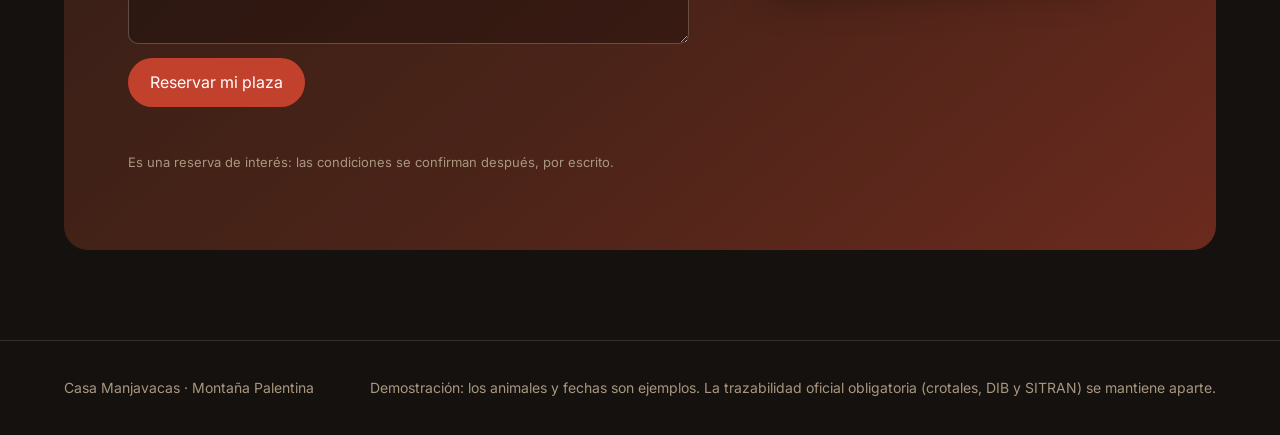
==== commit f7976dbb: "Promotor, riesgos y medidas, más gráficos del modelo, club con reservas y dossier PDF Co-Authored-By" ====
--- a/index.html
+++ b/index.html
@@ -83,8 +83,19 @@
   <div class="in club">
     <div>
       <h2>Club de clientes fundadores</h2>
-      <p class="lead">Los primeros clientes entran en el club desde el segundo año y reciben carne de los primeros bueyes de la casa. Pocas plazas, porque hay pocos animales.</p>
-      <div class="botones"><a class="btn" href="inversores.html">Ver el proyecto completo</a></div>
+      <p class="lead">Seis plazas. Cuota única de 2.500 € y, del quinto al noveno año, la primera carne de la casa: 120 kg al año repartidos entre los seis socios.</p>
+      <div class="plazas" id="plazas"></div>
+      <form class="reserva" id="reserva" novalidate>
+        <div class="campos">
+          <label>Nombre<input id="f-nombre" autocomplete="name" required></label>
+          <label>Email<input id="f-email" type="email" autocomplete="email" required></label>
+          <label>Teléfono <span>(opcional)</span><input id="f-tel" type="tel" autocomplete="tel"></label>
+          <label class="ancho">¿Algo que quieras contarnos? <span>(opcional)</span><textarea id="f-msg" rows="2"></textarea></label>
+        </div>
+        <button class="btn" type="submit">Reservar mi plaza</button>
+        <p class="estado-reserva" id="f-estado" role="status"></p>
+        <p class="nota">Es una reserva de interés: las condiciones se confirman después, por escrito.</p>
+      </form>
     </div>
     <div class="etiqueta">
       <div class="marca">Casa Manjavacas</div>
@@ -109,6 +120,7 @@
 <script src="assets/qrcode.js"></script>
 <script src="assets/paisaje.js"></script>
 <script src="data/bueyes.js"></script>
+<script src="data/config.js"></script>
 <script src="assets/app.js"></script>
 <script>
 {
@@ -131,6 +143,25 @@
   document.getElementById("pasos").innerHTML = CM.ETAPAS.map((e, i) =>
     `<div class="paso"><svg viewBox="0 0 64 64" aria-hidden="true">${iconos[i]}</svg><h3>${e.nombre}</h3><p>${e.detalle}</p></div>`).join("");
 
+
+  // Club: plazas y reserva
+  const C = window.CONFIG_CLUB;
+  document.getElementById("plazas").innerHTML = `<div class="puntos">${Array.from({ length: C.plazas }, (_, i) => `<i class="${i < C.plazasReservadas ? "llena" : ""}"></i>`).join("")}</div><span>${C.plazasReservadas} de ${C.plazas} plazas reservadas</span>`;
+  document.getElementById("reserva").addEventListener("submit", async e => {
+    e.preventDefault();
+    const est = document.getElementById("f-estado");
+    const v = { nombre: document.getElementById("f-nombre").value.trim(), email: document.getElementById("f-email").value.trim(), telefono: document.getElementById("f-tel").value.trim(), mensaje: document.getElementById("f-msg").value.trim() };
+    if (!v.nombre || !/^[^@\s]+@[^@\s]+\.[^@\s]+$/.test(v.email)) { est.textContent = "Escribe tu nombre y un email válido."; return; }
+    if (C.formularioGoogle) {
+      const fd = new FormData();
+      Object.keys(C.campos).forEach(k => { if (C.campos[k]) fd.append(C.campos[k], v[k]); });
+      try { await fetch(C.formularioGoogle, { method: "POST", mode: "no-cors", body: fd }); est.textContent = "Reserva enviada. Te escribiremos pronto."; e.target.reset(); }
+      catch (err) { est.textContent = "No se ha podido enviar. Inténtalo de nuevo en un momento."; }
+    } else {
+      est.textContent = "Demostración: el formulario todavía no está conectado, así que esta reserva no se ha enviado.";
+    }
+  });
+
   document.getElementById("qr-lucero").innerHTML = CM.qrSVG(CM.urlFicha("CM-001"), "#14110f");
 }
 </script>
--- a/assets/marca.css
+++ b/assets/marca.css
@@ -85,6 +85,15 @@
 .etiqueta dl{display:grid;grid-template-columns:auto 1fr;gap:4px 14px;margin:14px 0 0}
 .etiqueta dt{color:#7a6a5d}.etiqueta dd{margin:0;font-weight:600}
 
+.plazas{display:flex;align-items:center;gap:14px;margin:18px 0 6px;color:var(--crema2);font-size:15px}
+.puntos{display:flex;gap:6px}.puntos i{width:18px;height:18px;border-radius:50%;border:2px solid var(--oro)}.puntos i.llena{background:var(--oro)}
+.reserva{margin-top:16px}
+.reserva .campos{display:grid;grid-template-columns:1fr 1fr;gap:12px;margin-bottom:14px}
+.reserva label{display:block;font-size:14px;color:var(--crema2)}.reserva label span{color:var(--tenue)}
+.reserva .ancho{grid-column:1/-1}
+.reserva input,.reserva textarea{display:block;width:100%;margin-top:5px;padding:11px 12px;font:16px var(--sans);color:var(--crema);background:rgba(0,0,0,.25);border:1px solid rgba(243,234,219,.25);border-radius:10px}
+.reserva input:focus,.reserva textarea:focus{outline:2px solid var(--oro);outline-offset:1px}
+.estado-reserva{min-height:22px;margin:10px 0 0;color:var(--oro)}
 footer{border-top:1px solid var(--linea);padding:36px max(5vw,16px);color:var(--tenue);font-size:14px}
 footer .in{display:flex;flex-wrap:wrap;gap:12px 32px;justify-content:space-between}
 
@@ -125,6 +134,7 @@
   .proceso{grid-template-columns:1fr 1fr}
   .paso::after{display:none}
   .duo,.club,.dos{grid-template-columns:1fr}
+  .reserva .campos{grid-template-columns:1fr}
   .viaje{grid-template-columns:1fr;margin-left:16px;margin-right:16px}
   .etapa{border-right:0;border-bottom:1px solid var(--linea);display:grid;grid-template-columns:28px 1fr;align-items:start}
   .etapa .punto{margin:4px 0 0}
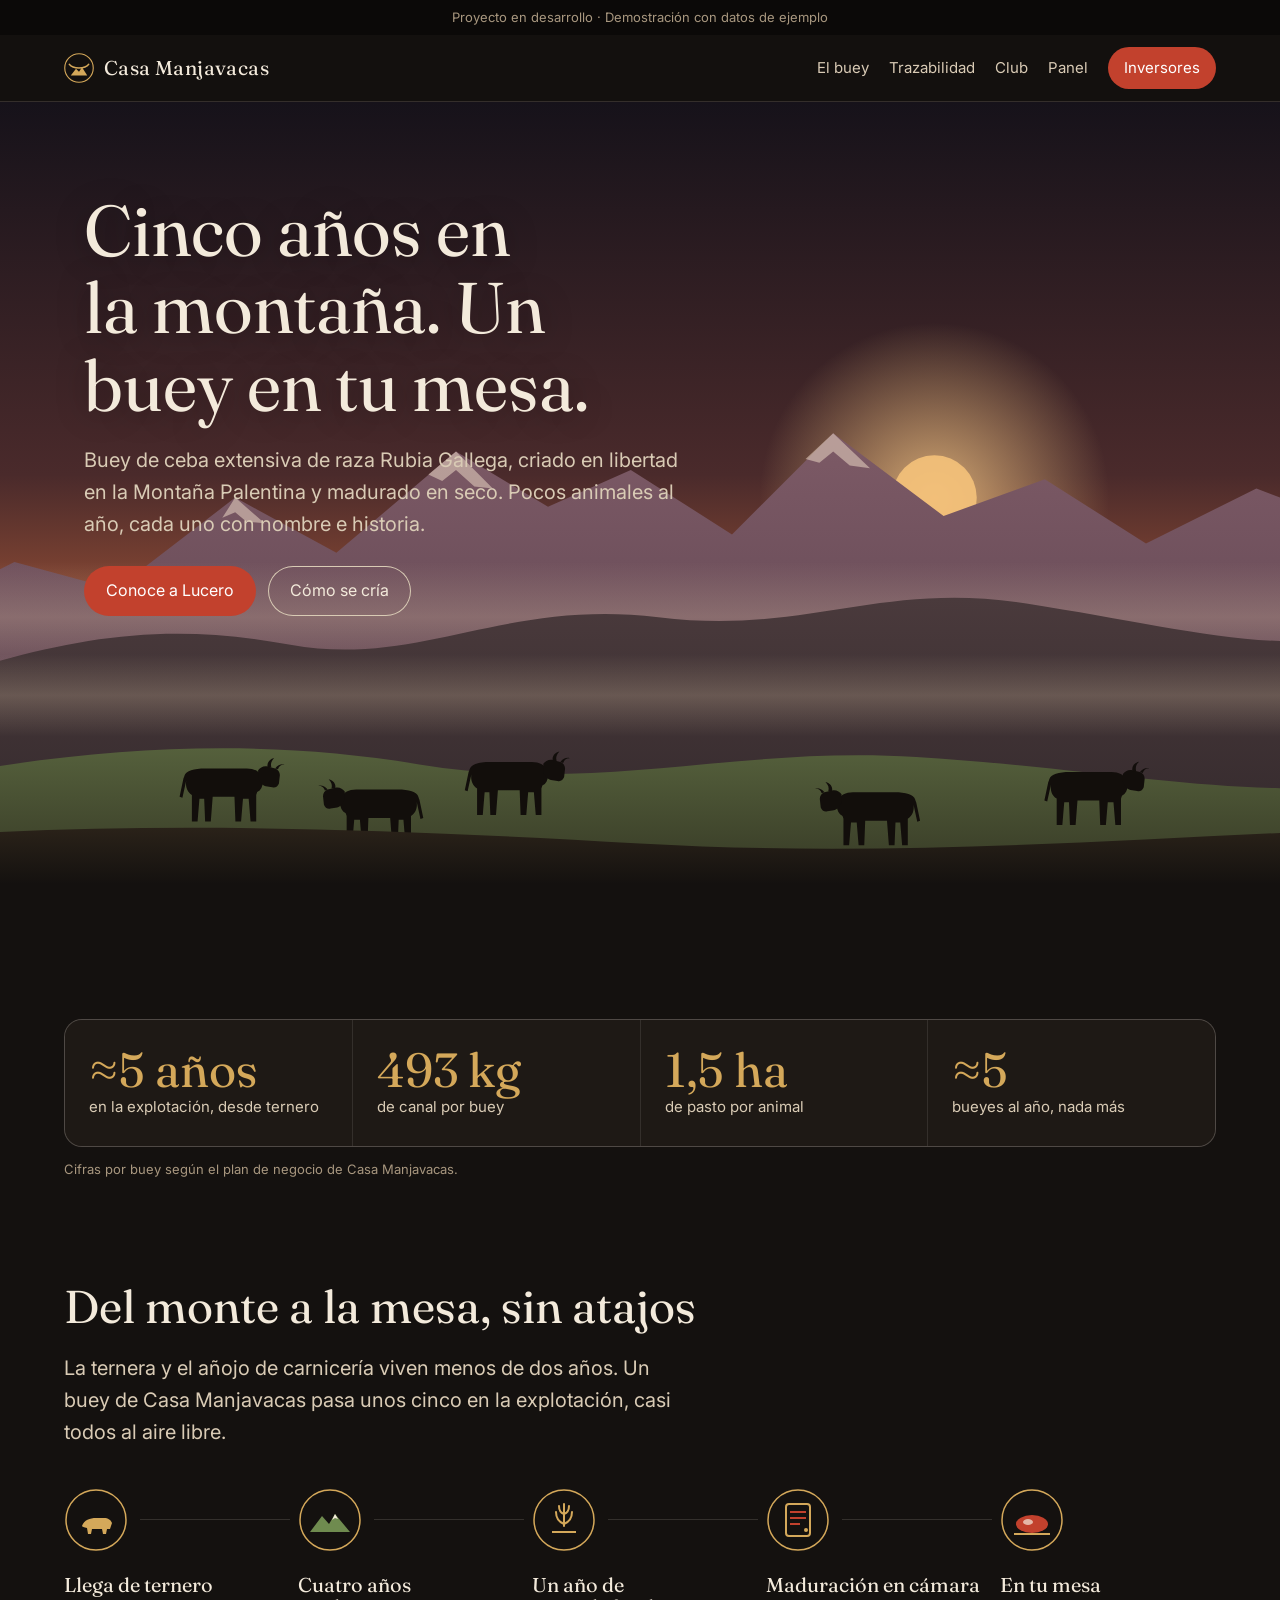
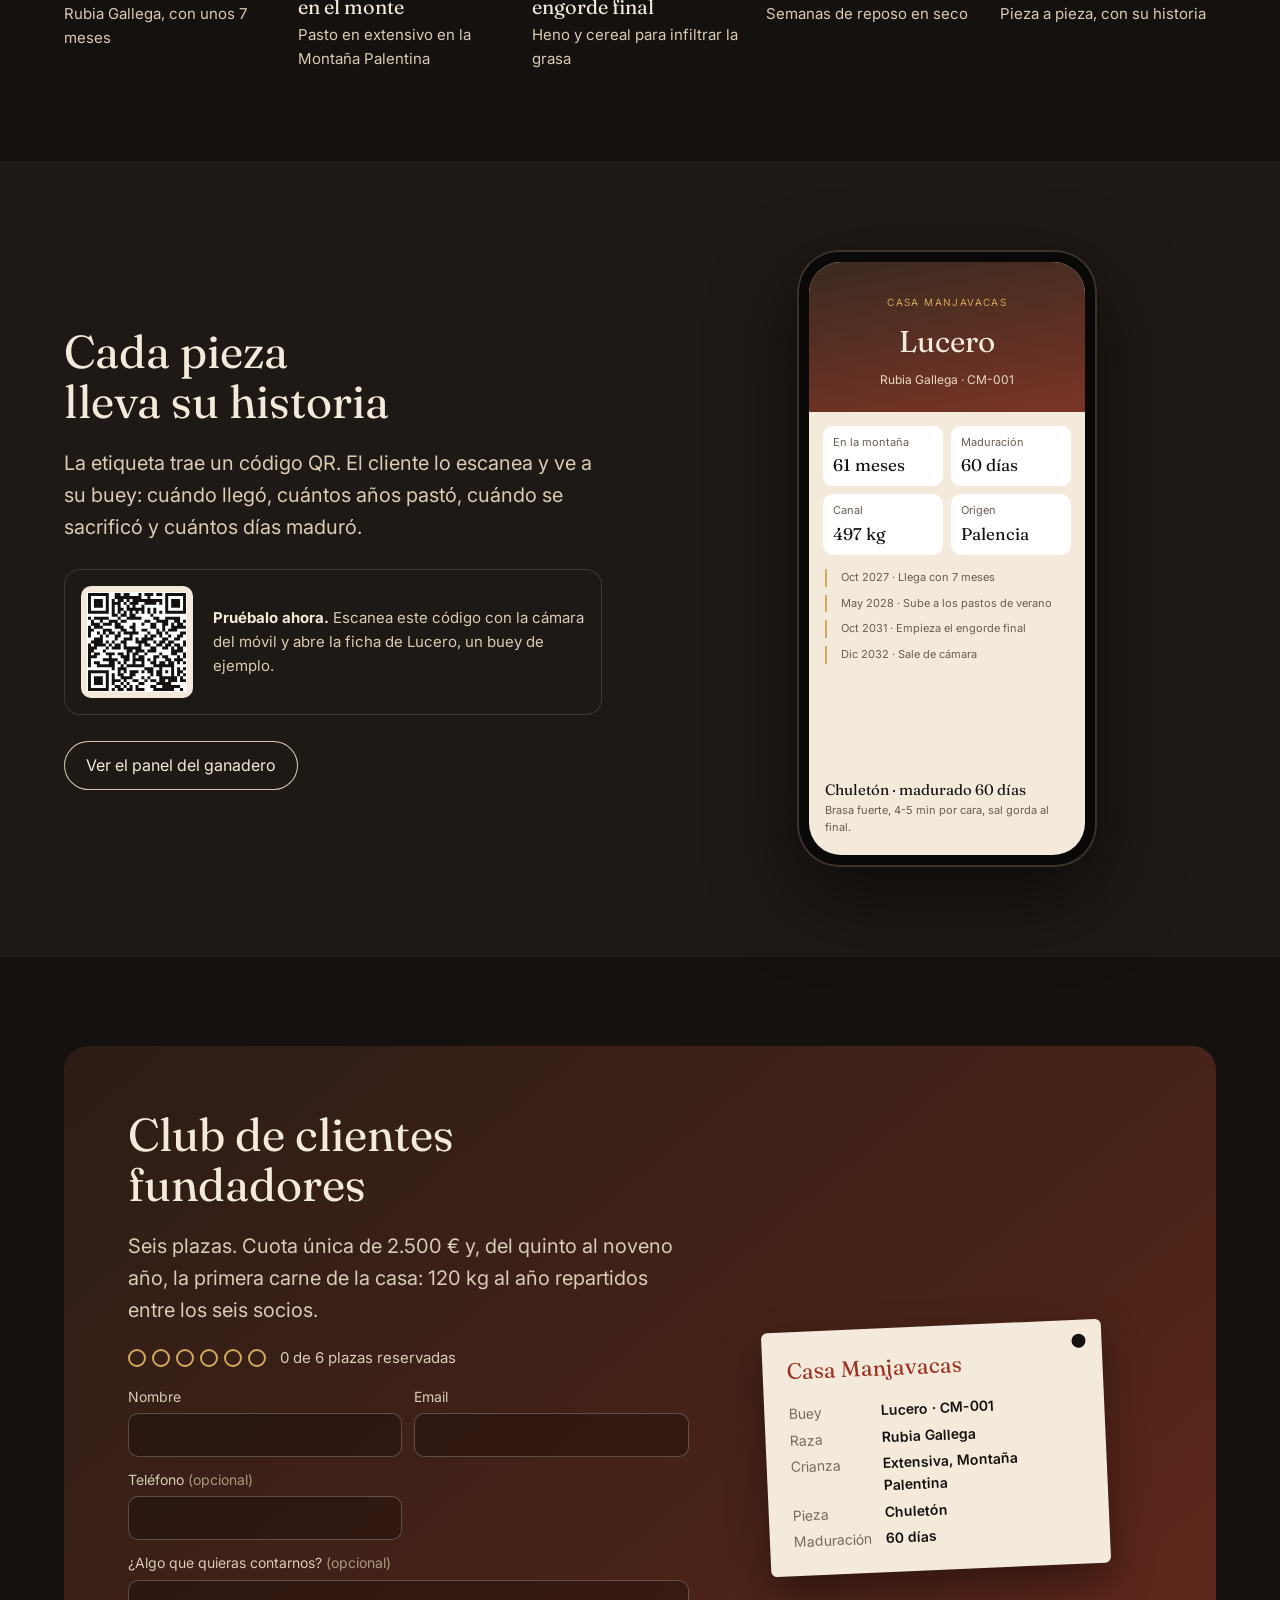
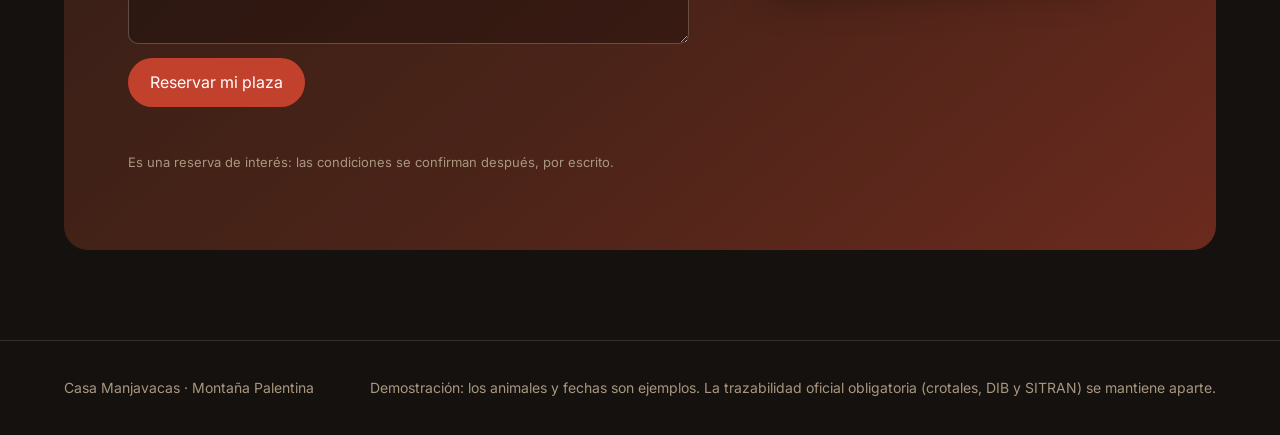
==== commit bf3e9562: "Precio frente al mercado, modo presentación, vista previa al compartir y favicon Co-Authored-By: Cla" ====
--- a/index.html
+++ b/index.html
@@ -4,6 +4,12 @@
 <meta charset="utf-8">
 <meta name="viewport" content="width=device-width,initial-scale=1">
 <title>Casa Manjavacas · Buey de la Montaña Palentina</title>
+<link rel="icon" href="assets/favicon.svg" type="image/svg+xml">
+<meta property="og:title" content="Casa Manjavacas · Buey de la Montaña Palentina">
+<meta property="og:description" content="Buey de ceba extensiva de raza Rubia Gallega, criado cinco años en la Montaña Palentina. Cada pieza con su historia.">
+<meta property="og:image" content="https://karliox.github.io/casa-manjavacas-trazabilidad/assets/og.png">
+<meta property="og:type" content="website">
+<meta name="twitter:card" content="summary_large_image">
 <meta name="description" content="Buey de ceba extensiva de raza Rubia Gallega, criado cinco años en la Montaña Palentina. Cada pieza con su historia.">
 <link rel="stylesheet" href="assets/marca.css">
 </head>
@@ -42,7 +48,7 @@
 <section class="band" id="proceso" style="padding-top:0">
   <div class="in">
     <h2>Del monte a la mesa, sin atajos</h2>
-    <p class="lead">Un buey de supermercado vive menos de dos años. Uno de Casa Manjavacas pasa unos cinco en la explotación, casi todos al aire libre.</p>
+    <p class="lead">La ternera y el añojo de carnicería viven menos de dos años. Un buey de Casa Manjavacas pasa unos cinco en la explotación, casi todos al aire libre.</p>
     <div class="proceso" id="pasos"></div>
   </div>
 </section>
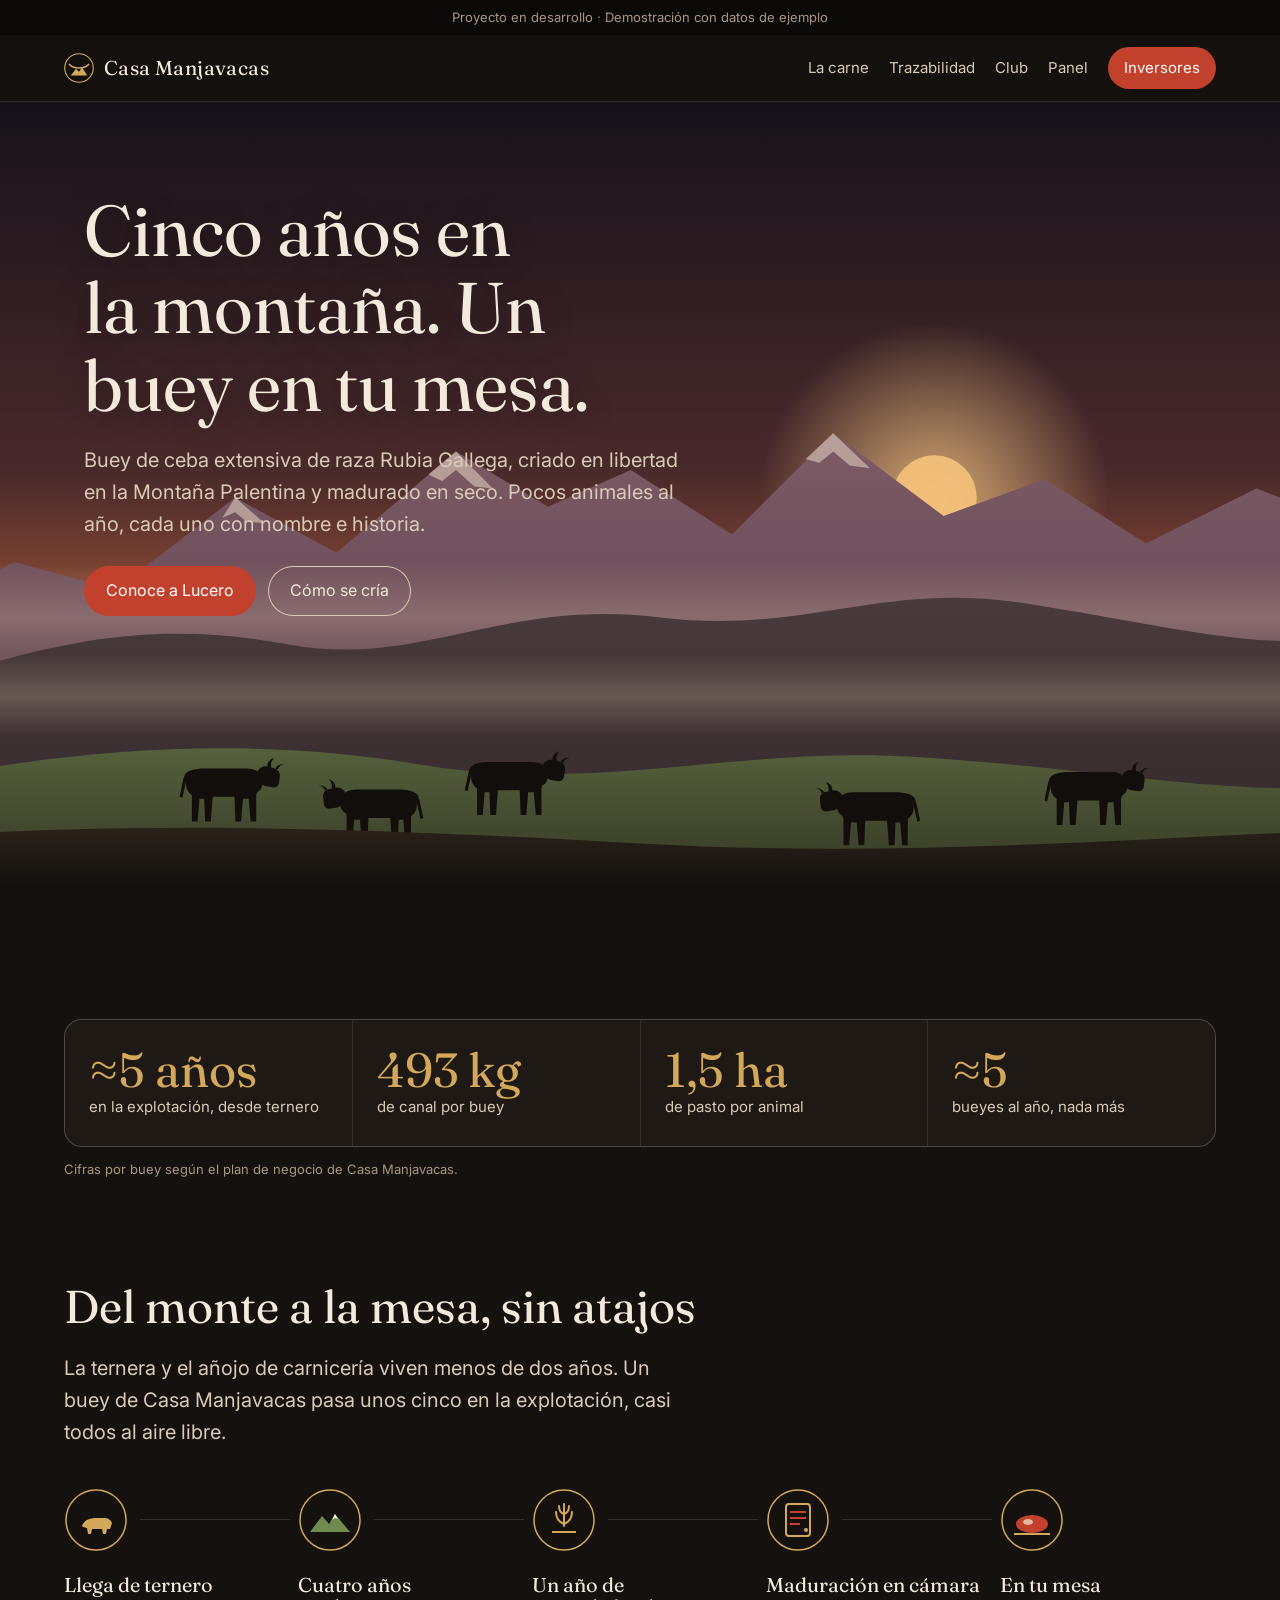
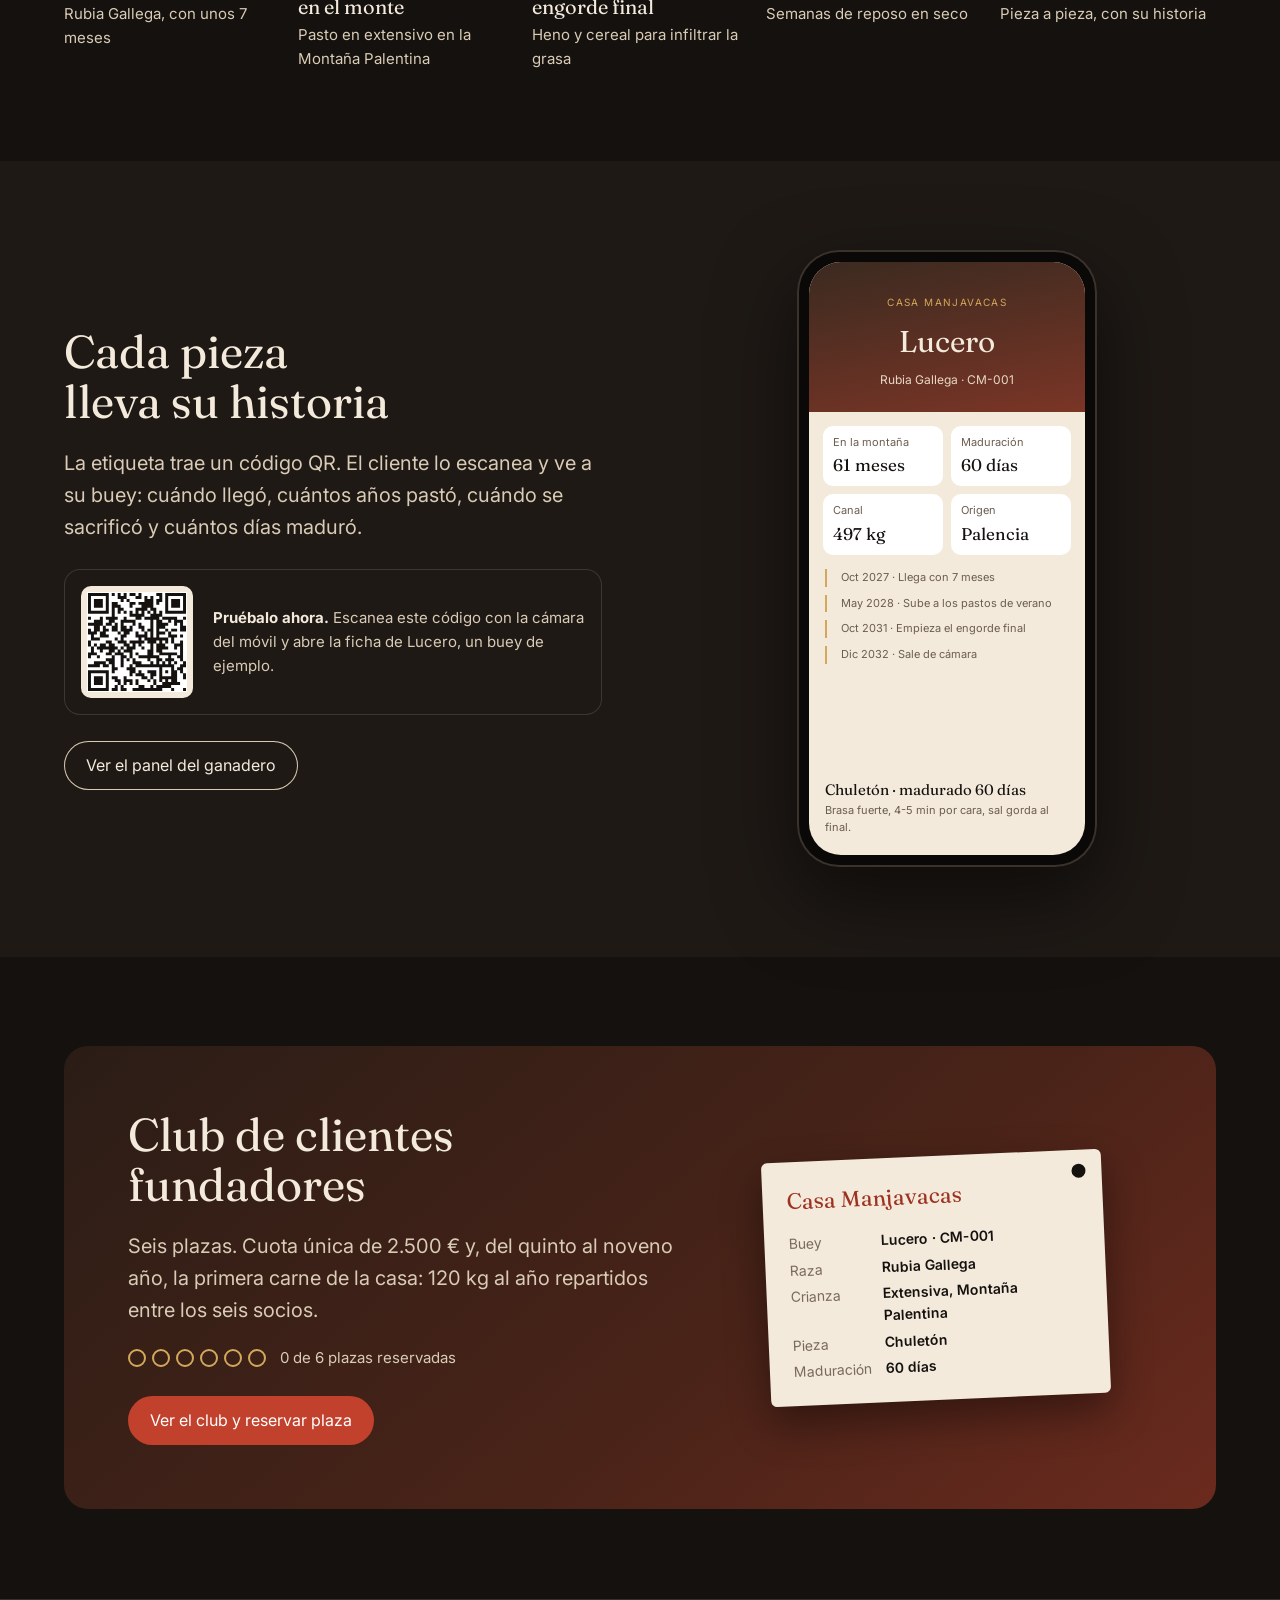
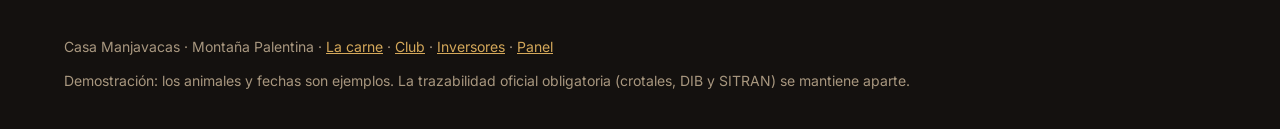
==== commit 1f71ee19: "Página del club con calendario y preguntas, página de la carne, guía de uso y arreglos móviles Co-Au" ====
--- a/index.html
+++ b/index.html
@@ -18,9 +18,9 @@
 <header class="nav">
   <a class="logo" href="index.html"><svg viewBox="0 0 40 40" aria-hidden="true"><circle cx="20" cy="20" r="19" fill="none" stroke="#d4a85a" stroke-width="1.5"/><path d="M7 15c3 4 7 5 13 5s10-1 13-5" fill="none" stroke="#d4a85a" stroke-width="1.8" stroke-linecap="round"/><path d="M9 30l7-9 4 4 4-6 7 11z" fill="#d4a85a"/></svg>Casa Manjavacas</a>
   <nav>
-    <a href="#proceso">El buey</a>
+    <a href="la-carne.html">La carne</a>
     <a href="#trazabilidad">Trazabilidad</a>
-    <a href="#club">Club</a>
+    <a href="club.html">Club</a>
     <a href="panel.html">Panel</a>
     <a class="cta" href="inversores.html">Inversores</a>
   </nav>
@@ -91,17 +91,7 @@
       <h2>Club de clientes fundadores</h2>
       <p class="lead">Seis plazas. Cuota única de 2.500 € y, del quinto al noveno año, la primera carne de la casa: 120 kg al año repartidos entre los seis socios.</p>
       <div class="plazas" id="plazas"></div>
-      <form class="reserva" id="reserva" novalidate>
-        <div class="campos">
-          <label>Nombre<input id="f-nombre" autocomplete="name" required></label>
-          <label>Email<input id="f-email" type="email" autocomplete="email" required></label>
-          <label>Teléfono <span>(opcional)</span><input id="f-tel" type="tel" autocomplete="tel"></label>
-          <label class="ancho">¿Algo que quieras contarnos? <span>(opcional)</span><textarea id="f-msg" rows="2"></textarea></label>
-        </div>
-        <button class="btn" type="submit">Reservar mi plaza</button>
-        <p class="estado-reserva" id="f-estado" role="status"></p>
-        <p class="nota">Es una reserva de interés: las condiciones se confirman después, por escrito.</p>
-      </form>
+      <div class="botones"><a class="btn" href="club.html">Ver el club y reservar plaza</a></div>
     </div>
     <div class="etiqueta">
       <div class="marca">Casa Manjavacas</div>
@@ -118,7 +108,7 @@
 
 <footer>
   <div class="in">
-    <span>Casa Manjavacas · Montaña Palentina</span>
+    <span>Casa Manjavacas · Montaña Palentina · <a href="la-carne.html">La carne</a> · <a href="club.html">Club</a> · <a href="inversores.html">Inversores</a> · <a href="panel.html">Panel</a></span>
     <span>Demostración: los animales y fechas son ejemplos. La trazabilidad oficial obligatoria (crotales, DIB y SITRAN) se mantiene aparte.</span>
   </div>
 </footer>
@@ -153,20 +143,6 @@
   // Club: plazas y reserva
   const C = window.CONFIG_CLUB;
   document.getElementById("plazas").innerHTML = `<div class="puntos">${Array.from({ length: C.plazas }, (_, i) => `<i class="${i < C.plazasReservadas ? "llena" : ""}"></i>`).join("")}</div><span>${C.plazasReservadas} de ${C.plazas} plazas reservadas</span>`;
-  document.getElementById("reserva").addEventListener("submit", async e => {
-    e.preventDefault();
-    const est = document.getElementById("f-estado");
-    const v = { nombre: document.getElementById("f-nombre").value.trim(), email: document.getElementById("f-email").value.trim(), telefono: document.getElementById("f-tel").value.trim(), mensaje: document.getElementById("f-msg").value.trim() };
-    if (!v.nombre || !/^[^@\s]+@[^@\s]+\.[^@\s]+$/.test(v.email)) { est.textContent = "Escribe tu nombre y un email válido."; return; }
-    if (C.formularioGoogle) {
-      const fd = new FormData();
-      Object.keys(C.campos).forEach(k => { if (C.campos[k]) fd.append(C.campos[k], v[k]); });
-      try { await fetch(C.formularioGoogle, { method: "POST", mode: "no-cors", body: fd }); est.textContent = "Reserva enviada. Te escribiremos pronto."; e.target.reset(); }
-      catch (err) { est.textContent = "No se ha podido enviar. Inténtalo de nuevo en un momento."; }
-    } else {
-      est.textContent = "Demostración: el formulario todavía no está conectado, así que esta reserva no se ha enviado.";
-    }
-  });
 
   document.getElementById("qr-lucero").innerHTML = CM.qrSVG(CM.urlFicha("CM-001"), "#14110f");
 }
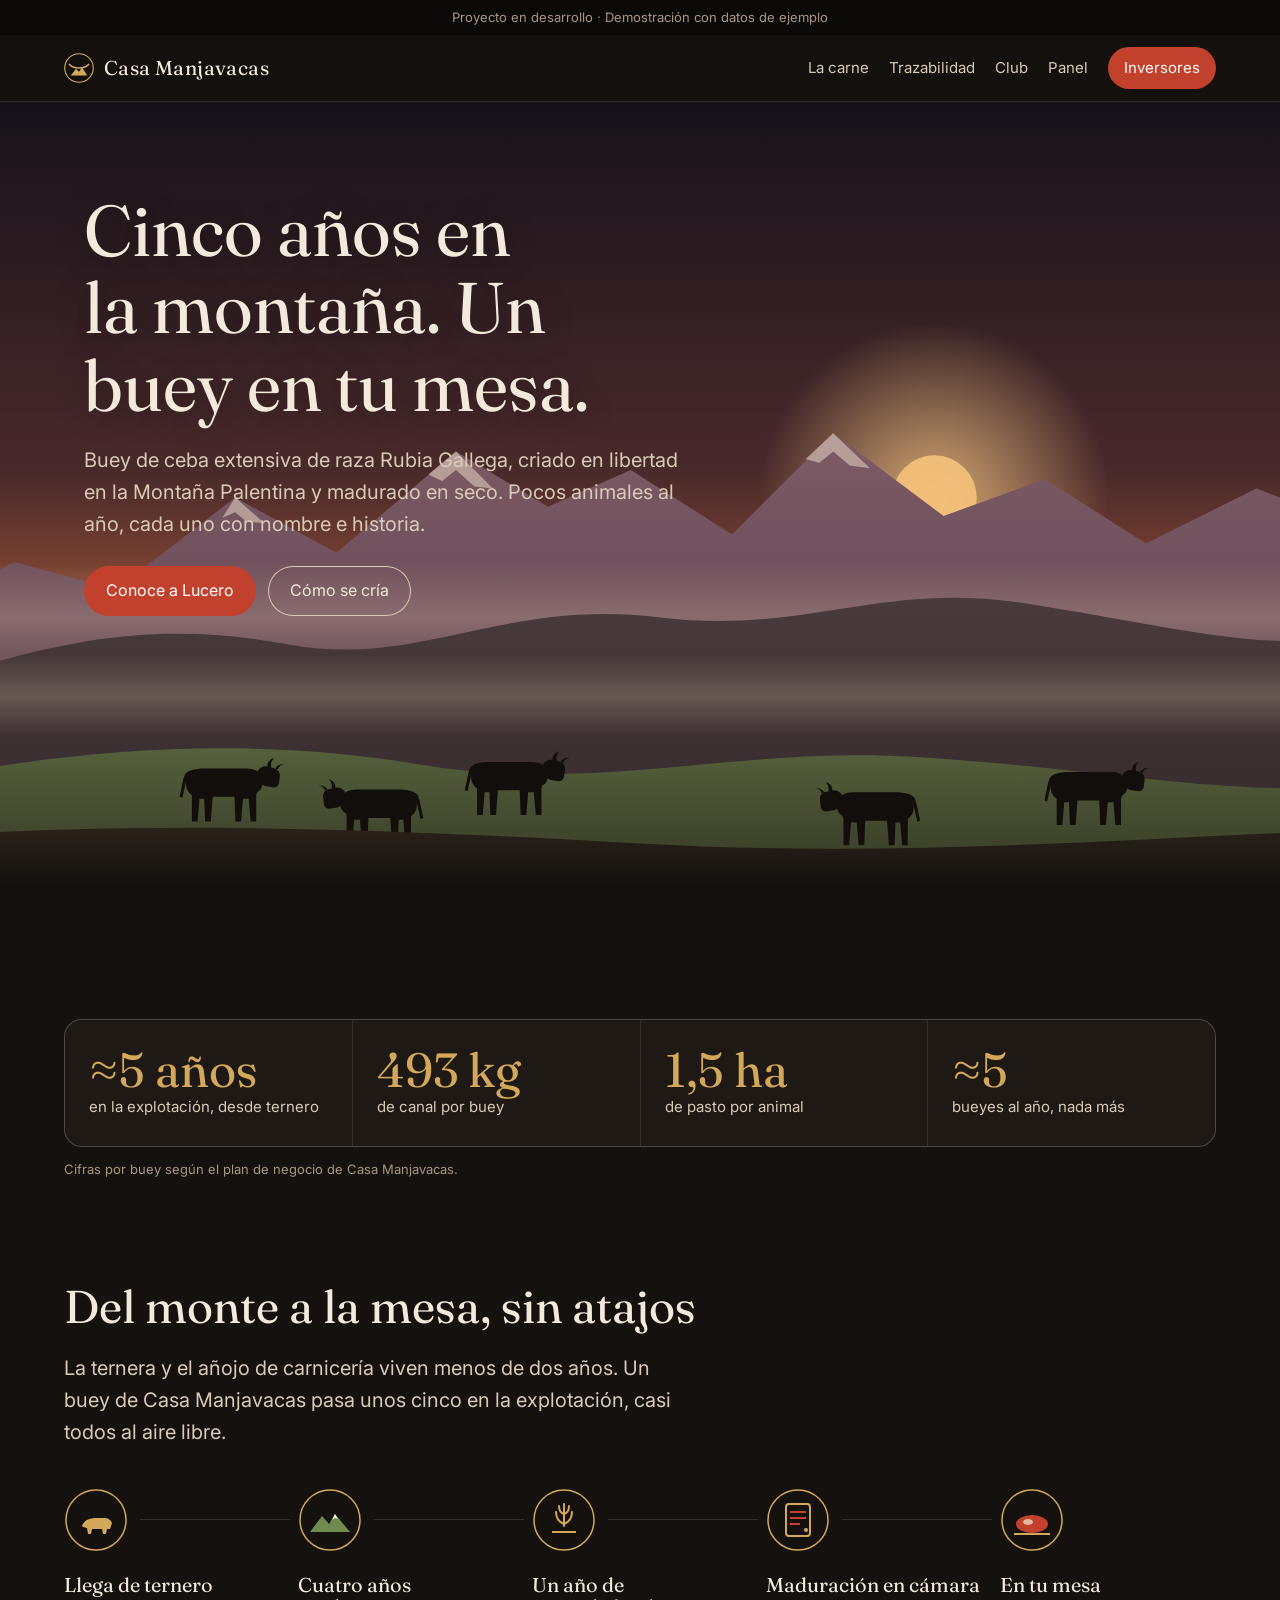
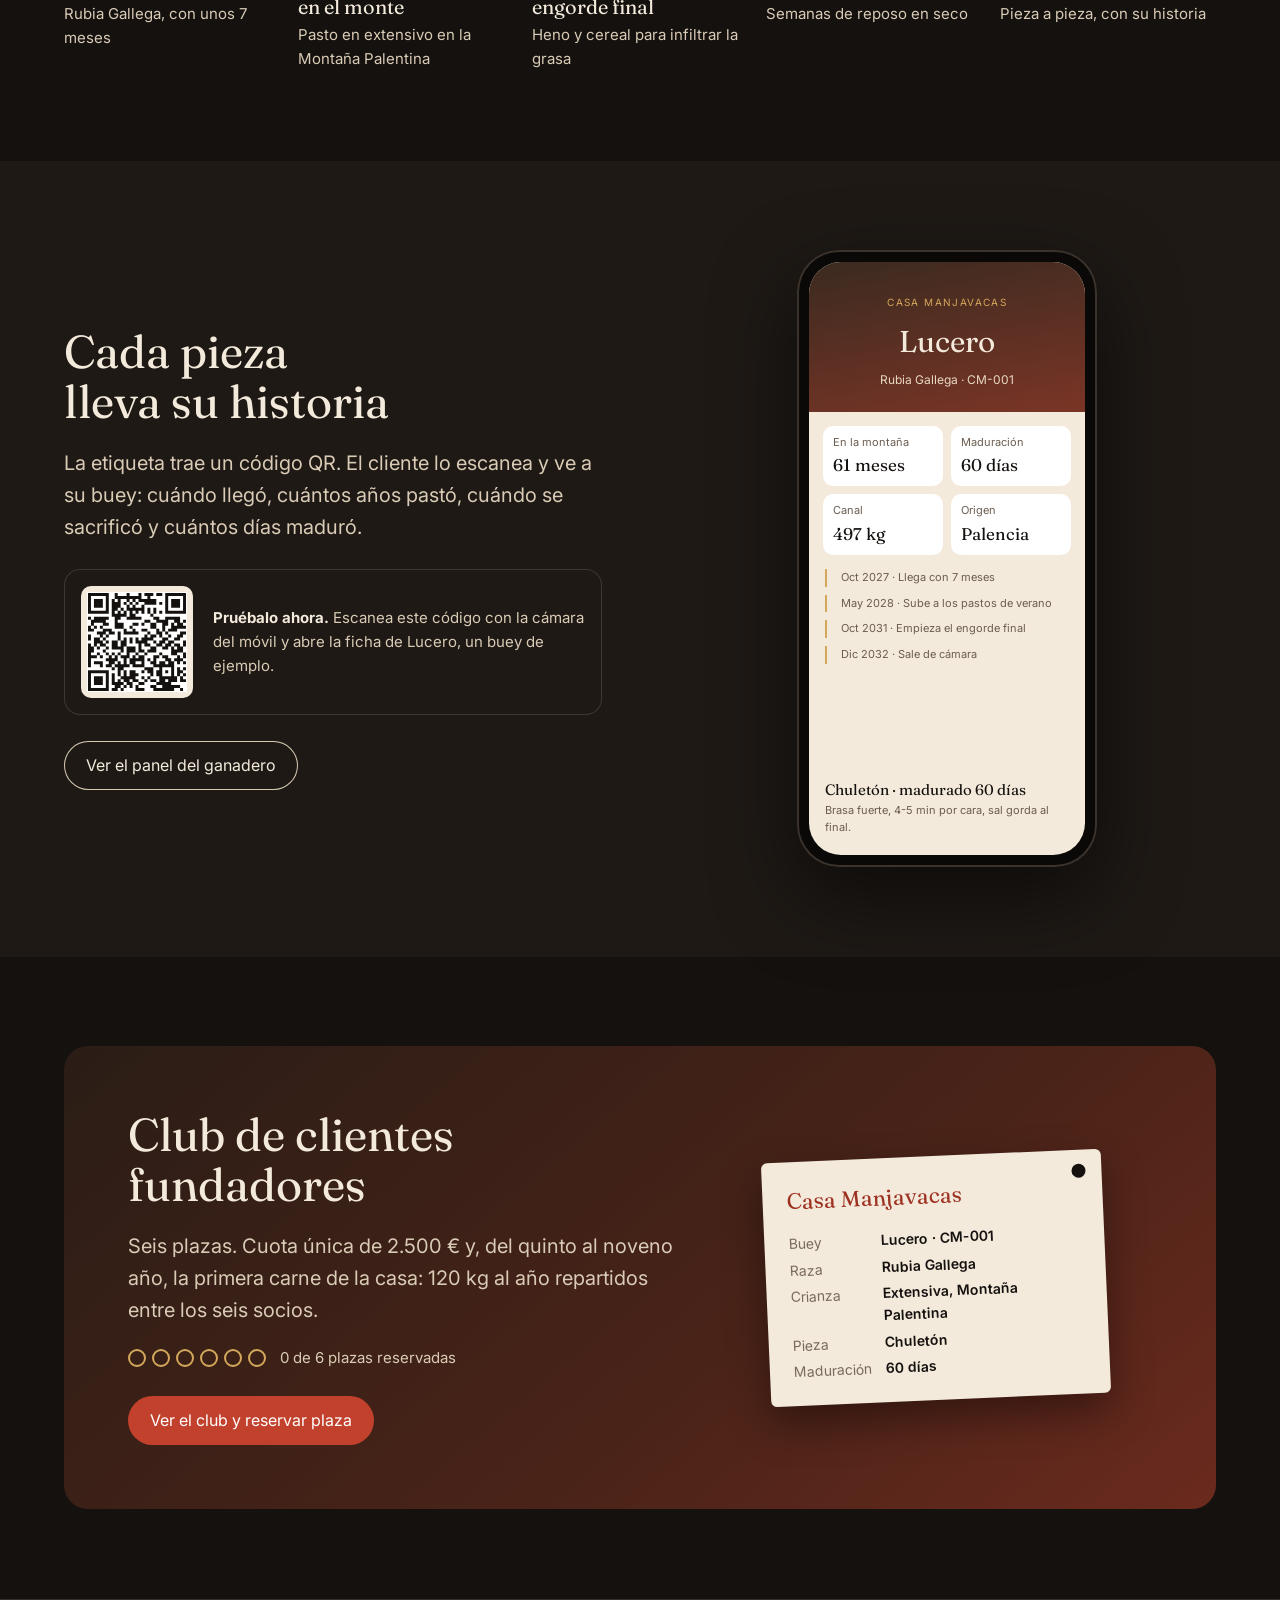
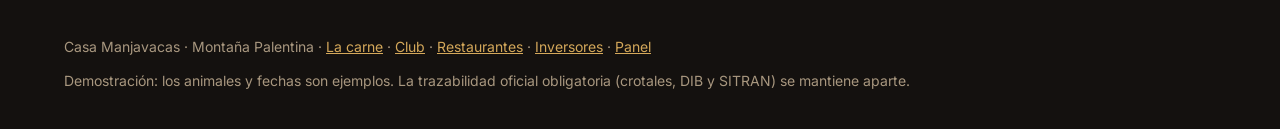
==== commit af6b3212: "Página para restaurantes Co-Authored-By: Claude Opus 5.5 <noreply@anthropic.com> Claude-Session: htt" ====
--- a/index.html
+++ b/index.html
@@ -108,7 +108,7 @@
 
 <footer>
   <div class="in">
-    <span>Casa Manjavacas · Montaña Palentina · <a href="la-carne.html">La carne</a> · <a href="club.html">Club</a> · <a href="inversores.html">Inversores</a> · <a href="panel.html">Panel</a></span>
+    <span>Casa Manjavacas · Montaña Palentina · <a href="la-carne.html">La carne</a> · <a href="club.html">Club</a> · <a href="restaurantes.html">Restaurantes</a> · <a href="inversores.html">Inversores</a> · <a href="panel.html">Panel</a></span>
     <span>Demostración: los animales y fechas son ejemplos. La trazabilidad oficial obligatoria (crotales, DIB y SITRAN) se mantiene aparte.</span>
   </div>
 </footer>
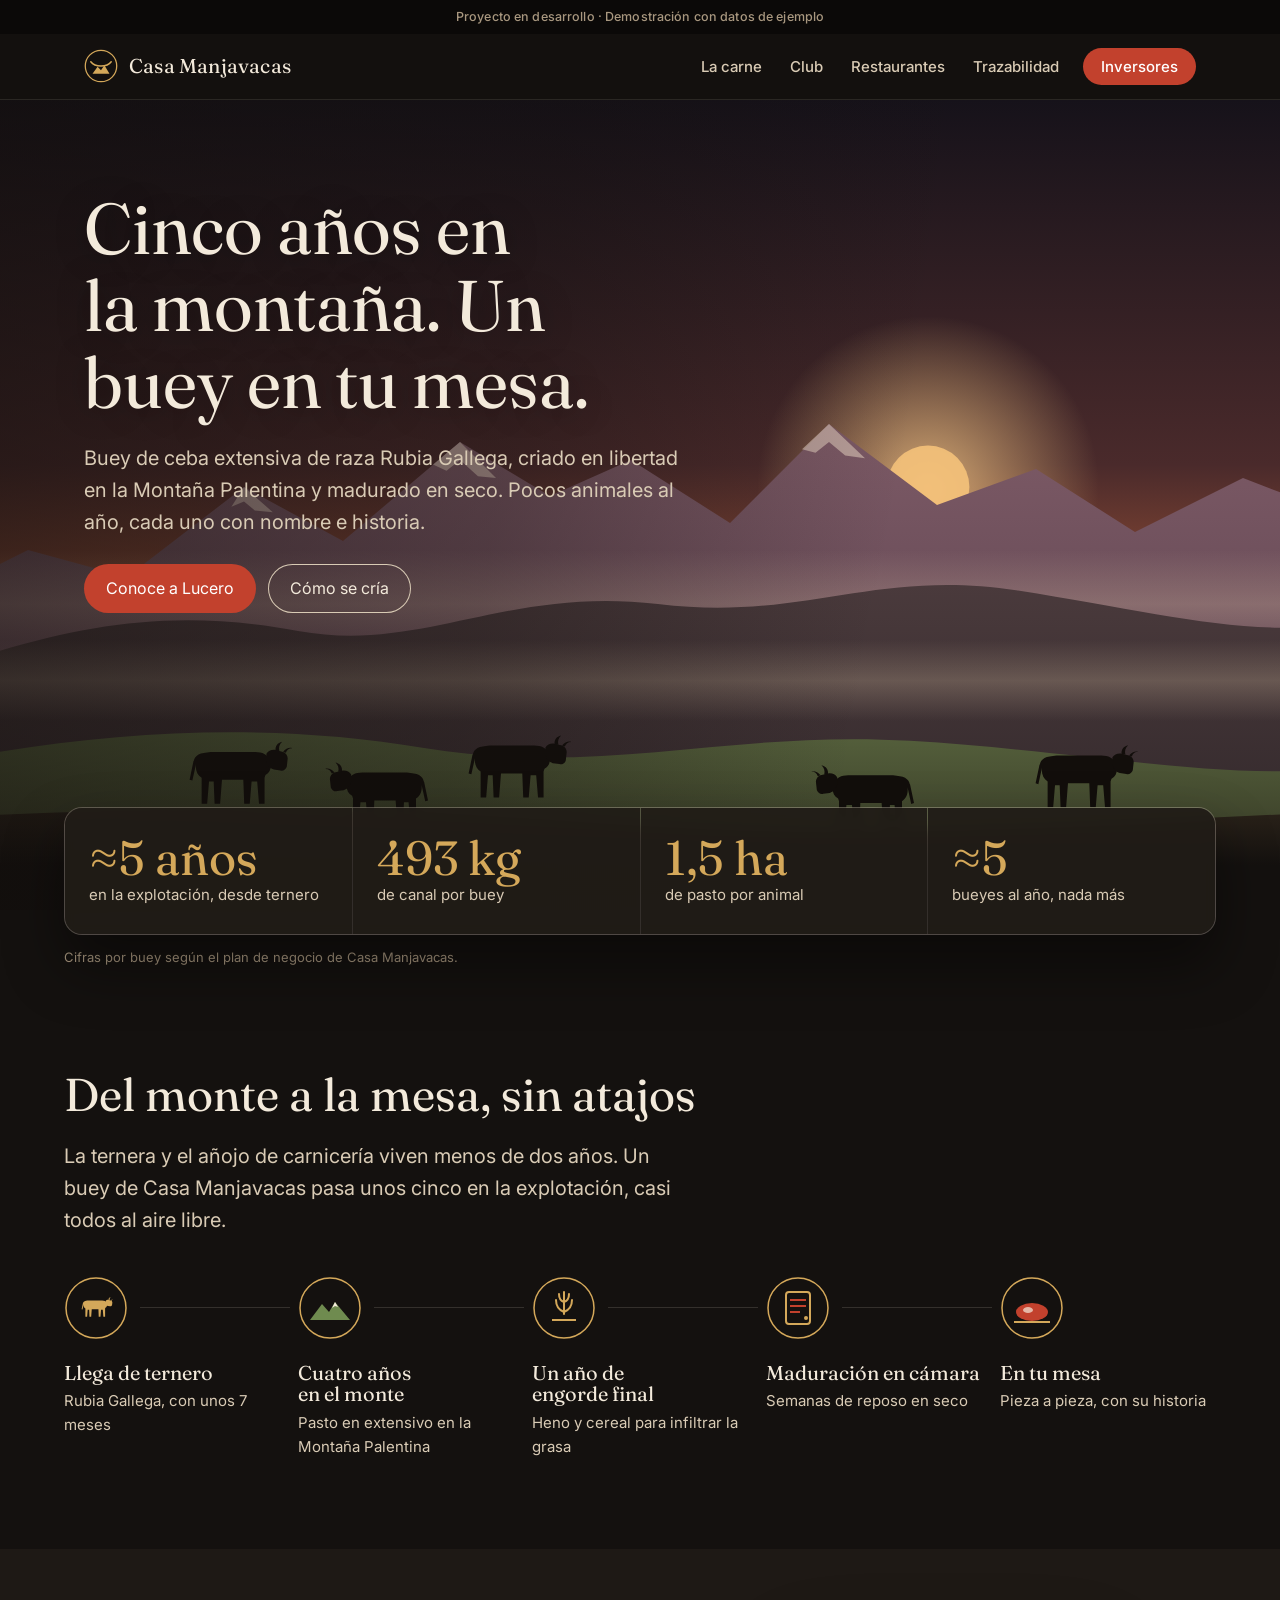
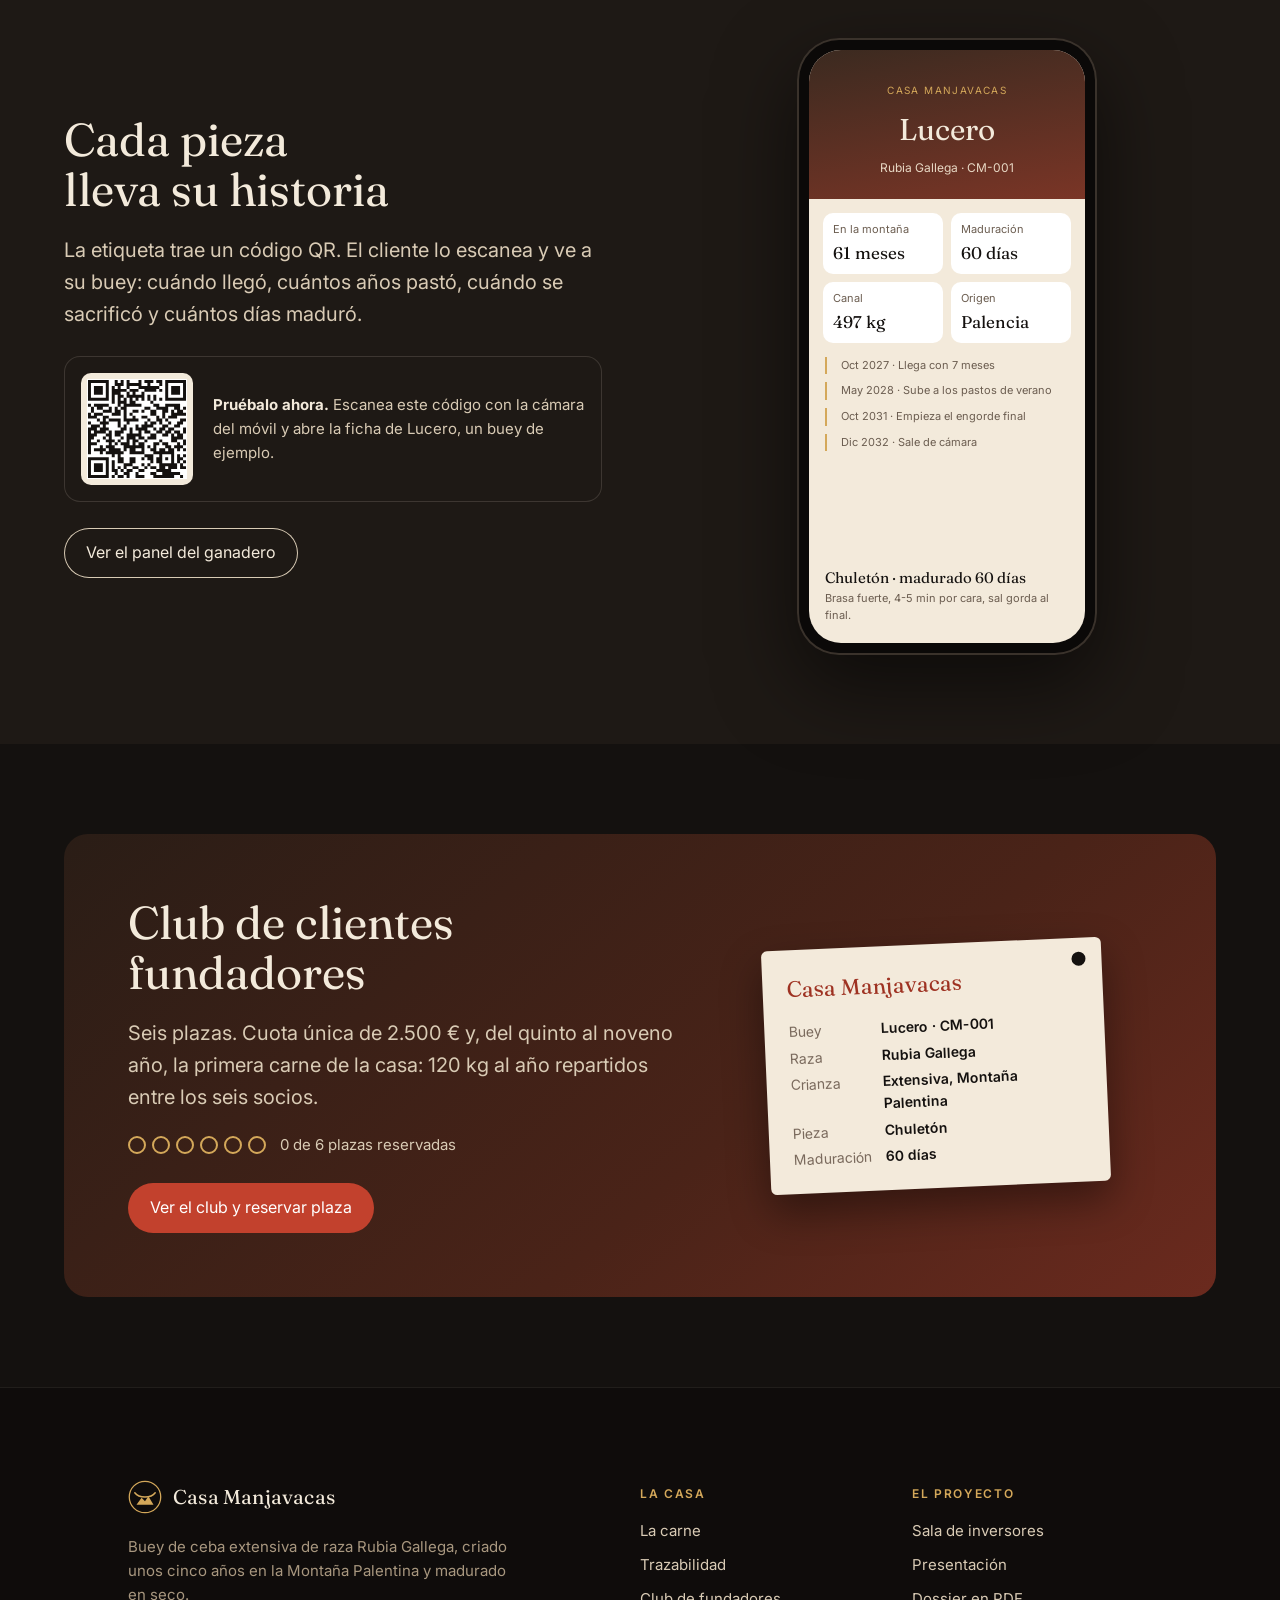
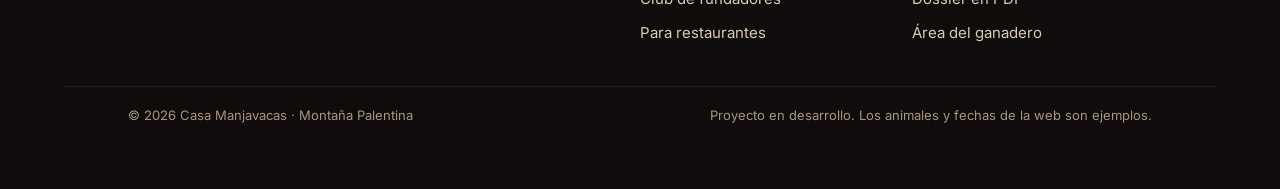
==== commit bfd372fc: "Diseño unificado: cabecera y pie comunes, menú móvil, herramientas con la tipografía de la marca, po" ====
--- a/index.html
+++ b/index.html
@@ -12,21 +12,14 @@
 <meta name="twitter:card" content="summary_large_image">
 <meta name="description" content="Buey de ceba extensiva de raza Rubia Gallega, criado cinco años en la Montaña Palentina. Cada pieza con su historia.">
 <link rel="stylesheet" href="assets/marca.css">
+<link rel="stylesheet" href="assets/comun.css">
 </head>
 <body>
 <div class="aviso">Proyecto en desarrollo · Demostración con datos de ejemplo</div>
-<header class="nav">
-  <a class="logo" href="index.html"><svg viewBox="0 0 40 40" aria-hidden="true"><circle cx="20" cy="20" r="19" fill="none" stroke="#d4a85a" stroke-width="1.5"/><path d="M7 15c3 4 7 5 13 5s10-1 13-5" fill="none" stroke="#d4a85a" stroke-width="1.8" stroke-linecap="round"/><path d="M9 30l7-9 4 4 4-6 7 11z" fill="#d4a85a"/></svg>Casa Manjavacas</a>
-  <nav>
-    <a href="la-carne.html">La carne</a>
-    <a href="#trazabilidad">Trazabilidad</a>
-    <a href="club.html">Club</a>
-    <a href="panel.html">Panel</a>
-    <a class="cta" href="inversores.html">Inversores</a>
-  </nav>
-</header>
+<a class="salto" href="#contenido">Saltar al contenido</a>
+<header data-cabecera="publica"></header>
 
-<section class="hero">
+<section class="hero" id="contenido">
   <div id="paisaje-hero"></div>
   <div class="texto">
     <h1>Cinco años en la montaña. Un buey en tu mesa.</h1>
@@ -38,15 +31,15 @@
   </div>
 </section>
 
-<section class="band">
-  <div class="in">
+<section class="band sube">
+  <div class="in revela">
     <div class="cifras" id="cifras"></div>
     <p class="nota" style="margin-top:12px">Cifras por buey según el plan de negocio de Casa Manjavacas.</p>
   </div>
 </section>
 
 <section class="band" id="proceso" style="padding-top:0">
-  <div class="in">
+  <div class="in revela">
     <h2>Del monte a la mesa, sin atajos</h2>
     <p class="lead">La ternera y el añojo de carnicería viven menos de dos años. Un buey de Casa Manjavacas pasa unos cinco en la explotación, casi todos al aire libre.</p>
     <div class="proceso" id="pasos"></div>
@@ -54,7 +47,7 @@
 </section>
 
 <section class="band" id="trazabilidad" style="background:var(--noche2)">
-  <div class="in duo">
+  <div class="in revela duo">
     <div>
       <h2>Cada pieza lleva su historia</h2>
       <p class="lead">La etiqueta trae un código QR. El cliente lo escanea y ve a su buey: cuándo llegó, cuántos años pastó, cuándo se sacrificó y cuántos días maduró.</p>
@@ -86,7 +79,7 @@
 </section>
 
 <section class="band" id="club">
-  <div class="in club">
+  <div class="in revela club">
     <div>
       <h2>Club de clientes fundadores</h2>
       <p class="lead">Seis plazas. Cuota única de 2.500 € y, del quinto al noveno año, la primera carne de la casa: 120 kg al año repartidos entre los seis socios.</p>
@@ -106,12 +99,8 @@
   </div>
 </section>
 
-<footer>
-  <div class="in">
-    <span>Casa Manjavacas · Montaña Palentina · <a href="la-carne.html">La carne</a> · <a href="club.html">Club</a> · <a href="restaurantes.html">Restaurantes</a> · <a href="inversores.html">Inversores</a> · <a href="panel.html">Panel</a></span>
-    <span>Demostración: los animales y fechas son ejemplos. La trazabilidad oficial obligatoria (crotales, DIB y SITRAN) se mantiene aparte.</span>
-  </div>
-</footer>
+<footer data-pie></footer>
+<script src="assets/layout.js"></script>
 
 <script src="assets/qrcode.js"></script>
 <script src="assets/paisaje.js"></script>
@@ -130,7 +119,7 @@
   document.getElementById("cifras").innerHTML = cifras.map(([v, t]) => `<div class="cifra"><b>${v}</b><span>${t}</span></div>`).join("");
 
   const iconos = [
-    '<circle cx="32" cy="32" r="30" fill="none" stroke="#d4a85a" stroke-width="1.5"/><path d="M18 38c2-6 8-8 14-8h8c4 0 7 2 8 5l-2 6h-3l-1 5h-3l-1-5H28l-1 5h-3l-1-6c-3-1-5-1-5-2z" fill="#d4a85a"/>',
+    '<circle cx="32" cy="32" r="30" fill="none" stroke="#d4a85a" stroke-width="1.5"/><g transform="translate(15 21) scale(.29)" fill="#d4a85a"><path d="M14 20c2-6 10-8 22-8h44c8 0 13 3 15 8l2 6c0 5-2 9-6 11l-1 3v28h-6l-2-24h-6l-2 24h-6l-1-26H44l-2 26h-6l-1-24h-5l-2 24h-6V40c-5-3-7-9-6-15l-4 18-3-1 4-19c0-1 1-2 1-3z"/><path d="M92 14c2-3 6-5 10-4l8 2c3 1 5 4 5 7l-1 9c-1 3-4 5-7 4l-7-1c-4-1-7-5-8-9z"/><path d="M102 11c-1-5 2-9 7-10-3 3-4 6-3 10zM110 12c3-4 7-5 10-4-4 0-6 2-7 5z"/></g>',
     '<circle cx="32" cy="32" r="30" fill="none" stroke="#d4a85a" stroke-width="1.5"/><path d="M12 44l12-16 7 8 6-10 15 18z" fill="#6f8b4f"/><path d="M37 26l3 5-3-1-3 2z" fill="#f3eadb"/>',
     '<circle cx="32" cy="32" r="30" fill="none" stroke="#d4a85a" stroke-width="1.5"/><path d="M32 16v22M24 24c0 6 3 10 8 12M40 24c0 6-3 10-8 12M27 18c0 4 2 7 5 8M37 18c0 4-2 7-5 8" stroke="#d4a85a" stroke-width="2" fill="none" stroke-linecap="round"/><path d="M20 44h24" stroke="#d4a85a" stroke-width="2"/>',
     '<circle cx="32" cy="32" r="30" fill="none" stroke="#d4a85a" stroke-width="1.5"/><rect x="20" y="16" width="24" height="32" rx="3" fill="none" stroke="#d4a85a" stroke-width="2"/><path d="M24 24h16M24 30h16M24 36h10" stroke="#c2412d" stroke-width="2"/><circle cx="40" cy="42" r="2" fill="#d4a85a"/>',
--- a/assets/marca.css
+++ b/assets/marca.css
@@ -13,7 +13,8 @@
 }
 *{box-sizing:border-box;min-width:0}
 html{scroll-behavior:smooth;scroll-padding-top:72px;overflow-x:clip}
-body{margin:0;background:var(--noche);color:var(--crema);font:16px/1.6 var(--sans);overflow-x:clip}
+body{margin:0;background:var(--noche);color:var(--crema);font:16px/1.6 var(--sans);overflow-x:clip;-webkit-font-smoothing:antialiased}
+::selection{background:#c2412d;color:#fff}
 a{color:var(--oro)}
 img,svg{display:block}
 .aviso{background:#0b0908;color:var(--tenue);font-size:13px;text-align:center;padding:7px 14px}
@@ -38,8 +39,12 @@
 .nota{font-size:13px;color:var(--tenue)}
 
 /* Héroe con paisaje */
-.hero{position:relative;min-height:min(92vh,860px);display:flex;align-items:flex-start;overflow:hidden}
+.hero{position:relative;min-height:min(90vh,840px);display:flex;align-items:flex-start;overflow:hidden}
+.band.sube{margin-top:clamp(-110px,-8vw,-48px);position:relative;z-index:3;padding-top:0}
+.sube .cifras{box-shadow:0 30px 60px rgba(0,0,0,.45);backdrop-filter:blur(6px)}
+.sube .cifra{background:rgba(30,25,21,.92)}
 .hero .paisaje{position:absolute;inset:0;width:100%;height:100%}
+.hero::before{content:"";position:absolute;inset:0;z-index:1;background:linear-gradient(100deg,rgba(18,14,12,.62) 0%,rgba(18,14,12,.35) 40%,rgba(18,14,12,0) 68%);pointer-events:none}
 .hero .texto{position:relative;z-index:2;padding:clamp(56px,10vh,120px) max(5vw,16px) 0;max-width:1240px;margin:0 auto;width:100%}
 .hero h1{max-width:760px;text-shadow:0 2px 30px rgba(0,0,0,.35)}
 .niebla{animation:niebla 38s ease-in-out infinite alternate}
--- a/assets/comun.css
+++ b/assets/comun.css
@@ -0,0 +1,74 @@
+/* Cabecera, pie y detalles comunes a todas las páginas de Casa Manjavacas. */
+@import url("https://fonts.googleapis.com/css2?family=Fraunces:opsz,wght@9..144,400;9..144,600&family=Inter:wght@400;500;600&display=swap");
+
+.cabecera{position:sticky;top:0;z-index:30;transition:box-shadow .2s ease,background .2s ease}
+.cab-in{max-width:1240px;margin:0 auto;display:flex;align-items:center;justify-content:space-between;gap:20px;padding:14px max(5vw,16px)}
+.cab-logo{display:inline-flex;align-items:center;gap:11px;text-decoration:none;white-space:nowrap}
+.cab-logo svg{width:34px;height:34px;flex:none}
+.cab-logo span{font-family:"Fraunces",Georgia,serif;font-size:20px;letter-spacing:.01em;line-height:1.1}
+.cab-logo small{display:block;font-family:"Inter",system-ui,sans-serif;font-size:11px;letter-spacing:.12em;text-transform:uppercase;opacity:.7;margin-top:2px}
+.cabecera nav{display:flex;align-items:center;gap:4px}
+.cabecera nav a{font:500 15px/1 "Inter",system-ui,sans-serif;text-decoration:none;padding:11px 12px;border-radius:99px;transition:background .15s ease,color .15s ease}
+.cabecera nav a.cab-cta{margin-left:8px;padding:11px 18px}
+.cab-menu{display:none;align-items:center;gap:4px;flex-direction:column;justify-content:center;width:46px;height:46px;border-radius:12px;background:transparent;cursor:pointer;padding:0}
+.cab-menu span{display:block;width:20px;height:2px;border-radius:2px;transition:transform .2s ease,opacity .2s ease}
+.cab-menu b{position:absolute;width:1px;height:1px;overflow:hidden;clip:rect(0 0 0 0)}
+.cabecera.abierta .cab-menu span:nth-child(1){transform:translateY(6px) rotate(45deg)}
+.cabecera.abierta .cab-menu span:nth-child(2){opacity:0}
+.cabecera.abierta .cab-menu span:nth-child(3){transform:translateY(-6px) rotate(-45deg)}
+.cabecera a:focus-visible,.cab-menu:focus-visible{outline:2px solid #d4a85a;outline-offset:2px}
+
+/* Oscura (marca) */
+.cab-oscura{background:rgba(20,17,15,.86);backdrop-filter:blur(10px);-webkit-backdrop-filter:blur(10px);border-bottom:1px solid rgba(243,234,219,.1)}
+.cab-oscura .cab-logo{color:#f3eadb}.cab-oscura .cab-logo svg{color:#d4a85a}
+.cab-oscura nav a{color:#d9cbb5}
+.cab-oscura nav a:hover{color:#f3eadb;background:rgba(243,234,219,.07)}
+.cab-oscura nav a[aria-current]{color:#f3eadb;background:rgba(243,234,219,.1)}
+.cab-oscura nav a.cab-cta{background:#c2412d;color:#fff}
+.cab-oscura nav a.cab-cta:hover{background:#9e3222}
+.cab-oscura .cab-menu{border:1px solid rgba(243,234,219,.2)}.cab-oscura .cab-menu span{background:#f3eadb}
+.cab-oscura.con-sombra{box-shadow:0 10px 30px rgba(0,0,0,.35)}
+
+/* Clara (herramientas e inversores) */
+.cab-clara{background:rgba(250,246,239,.92);backdrop-filter:blur(10px);-webkit-backdrop-filter:blur(10px);border-bottom:1px solid #e6dccf}
+.cab-clara .cab-logo{color:#2b211b}.cab-clara .cab-logo svg{color:#7a2e2a}
+.cab-clara nav a{color:#5a4d42}
+.cab-clara nav a:hover{color:#2b211b;background:#efe6d8}
+.cab-clara nav a[aria-current]{color:#7a2e2a;background:#f1e4dc}
+.cab-clara nav a.cab-cta{background:#2b211b;color:#f6f1ea}
+.cab-clara nav a.cab-cta:hover{background:#000}
+.cab-clara .cab-menu{border:1px solid #d9ccbb}.cab-clara .cab-menu span{background:#2b211b}
+.cab-clara.con-sombra{box-shadow:0 8px 24px rgba(60,40,20,.08)}
+
+@media (max-width:860px){
+  .cab-menu{display:inline-flex;position:relative}
+  .cabecera nav{display:none;position:absolute;left:0;right:0;top:100%;flex-direction:column;align-items:stretch;gap:2px;padding:10px max(5vw,16px) 18px}
+  .cabecera.abierta nav{display:flex}
+  .cabecera nav a{padding:14px 12px;font-size:17px;border-radius:12px}
+  .cabecera nav a.cab-cta{margin:8px 0 0;text-align:center}
+  .cab-oscura nav{background:#14110f;border-bottom:1px solid rgba(243,234,219,.12);box-shadow:0 20px 40px rgba(0,0,0,.4)}
+  .cab-clara nav{background:#faf6ef;border-bottom:1px solid #e6dccf;box-shadow:0 20px 40px rgba(60,40,20,.12)}
+  .cab-logo span{font-size:18px}
+}
+
+/* Pie */
+.pie-web{background:#0f0c0b;color:#a8977f;font:15px/1.6 "Inter",system-ui,sans-serif;border-top:1px solid rgba(243,234,219,.08)}
+.pie-in{max-width:1240px;margin:0 auto;display:grid;grid-template-columns:minmax(0,2fr) minmax(0,1fr) minmax(0,1fr);gap:32px;padding:56px max(5vw,16px) 36px}
+.pie-web .cab-logo{color:#f3eadb}.pie-web .cab-logo svg{color:#d4a85a}
+.pie-marca p{max-width:380px;margin:14px 0 0}
+.pie-col h4{font:600 12px/1 "Inter",system-ui,sans-serif;letter-spacing:.14em;text-transform:uppercase;color:#d4a85a;margin:8px 0 14px}
+.pie-col a{display:block;color:#d9cbb5;text-decoration:none;padding:5px 0}
+.pie-col a:hover{color:#f3eadb}
+.pie-legal{max-width:1240px;margin:0 auto;display:flex;flex-wrap:wrap;justify-content:space-between;gap:8px 24px;padding:18px max(5vw,16px) 28px;border-top:1px solid rgba(243,234,219,.08);font-size:13px}
+@media (max-width:760px){.pie-in{grid-template-columns:1fr 1fr}.pie-marca{grid-column:1/-1}}
+
+/* Aviso superior discreto */
+.aviso,.demo{font:500 12.5px/1.4 "Inter",system-ui,sans-serif;letter-spacing:.01em;text-align:center;padding:8px 16px}
+
+/* Aparición suave al hacer scroll */
+.revela{opacity:0;transform:translateY(14px);transition:opacity .6s ease,transform .6s ease}
+.revela.visible{opacity:1;transform:none}
+@media (prefers-reduced-motion:reduce){.revela{opacity:1;transform:none;transition:none}}
+.salto{position:absolute;left:-9999px;top:8px;z-index:50;background:#d4a85a;color:#14110f;padding:10px 14px;border-radius:8px;font:600 14px "Inter",sans-serif}
+.salto:focus{left:12px}
+@media print{.revela{opacity:1!important;transform:none!important}.cabecera,.pie-web,.salto{display:none}}
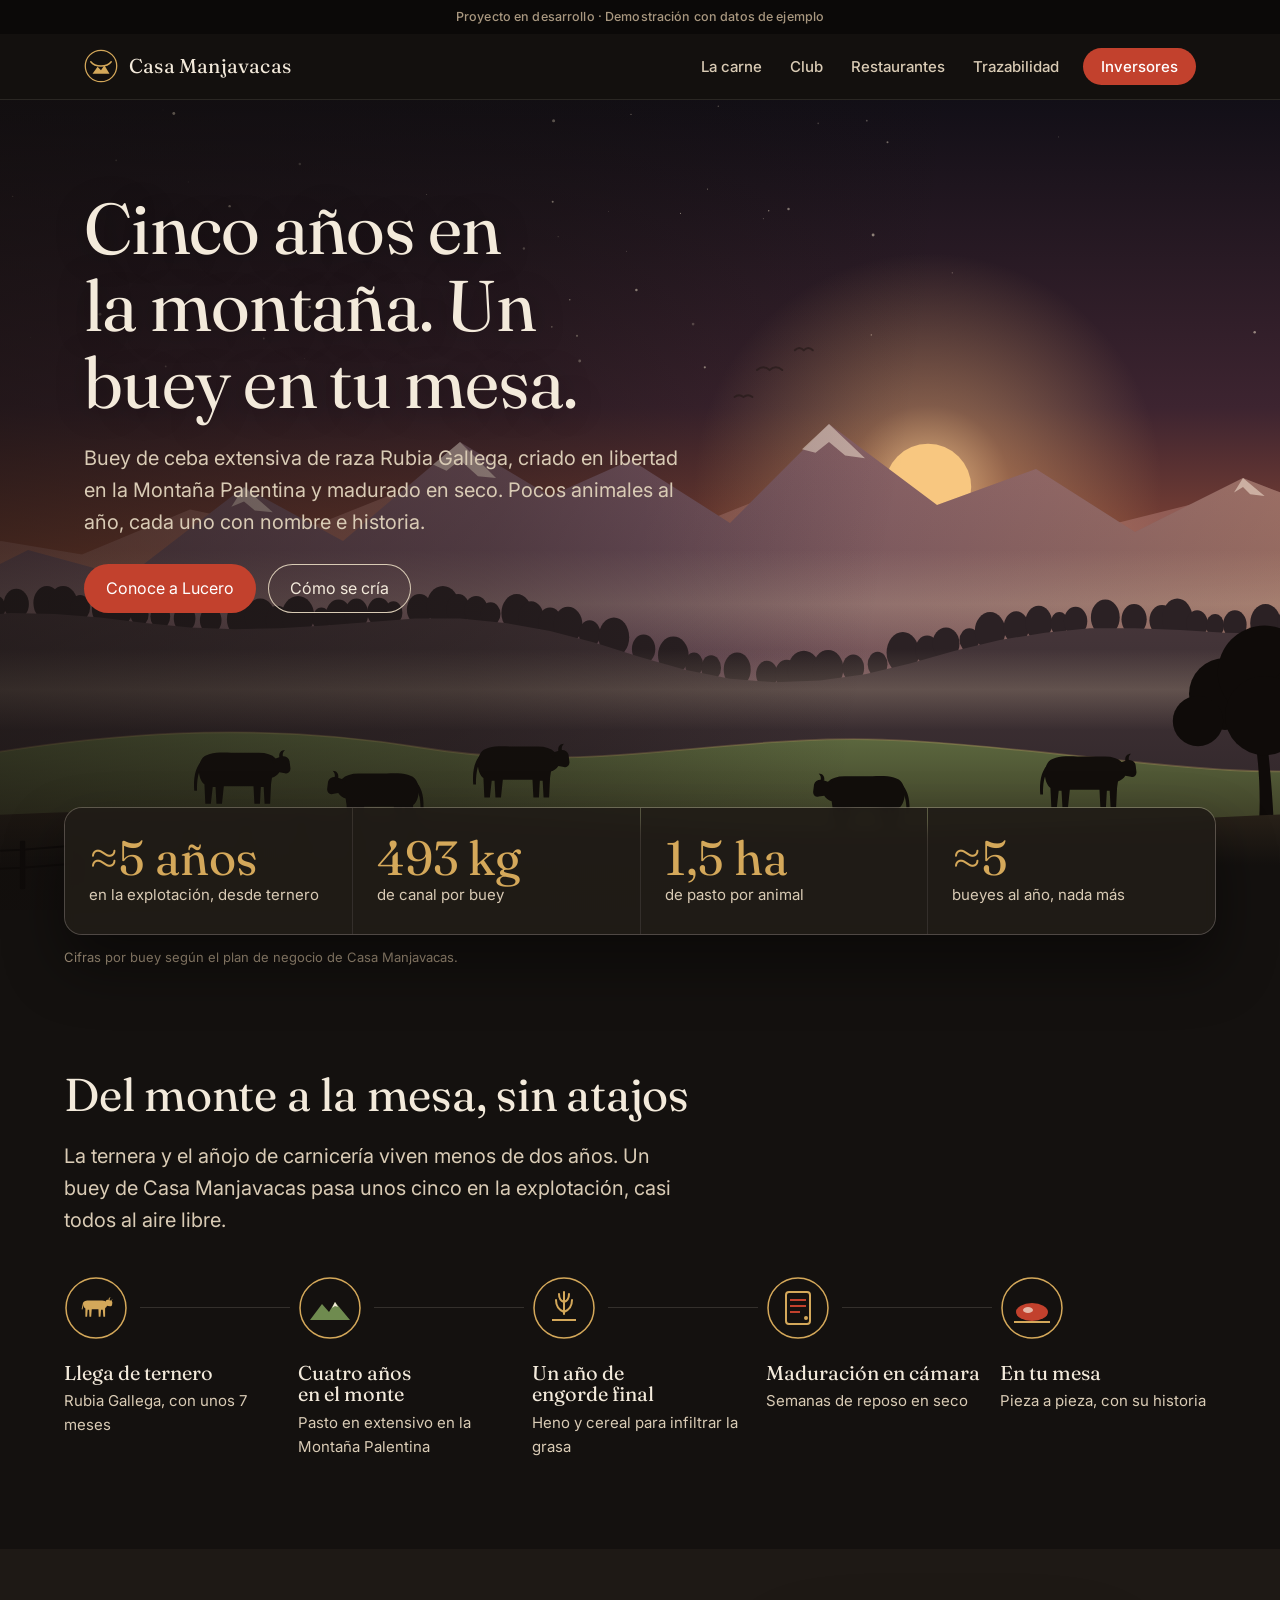
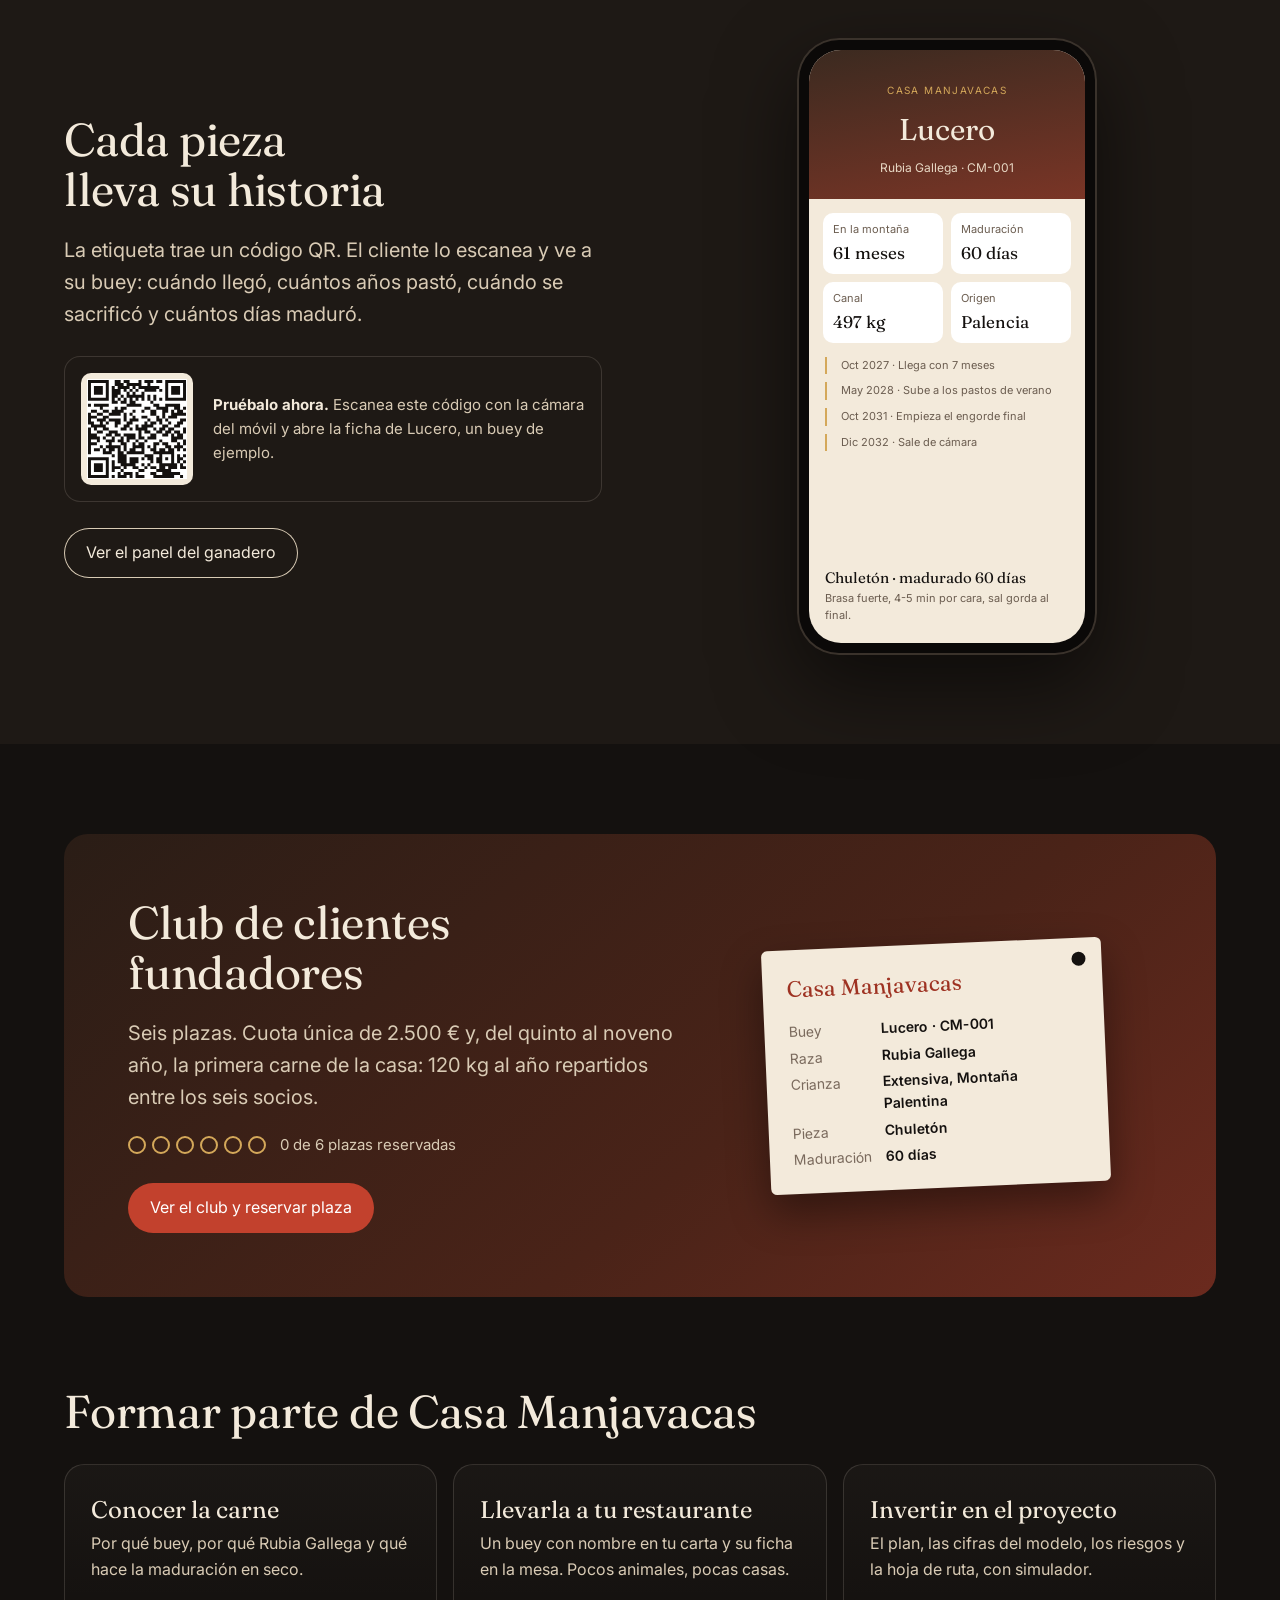
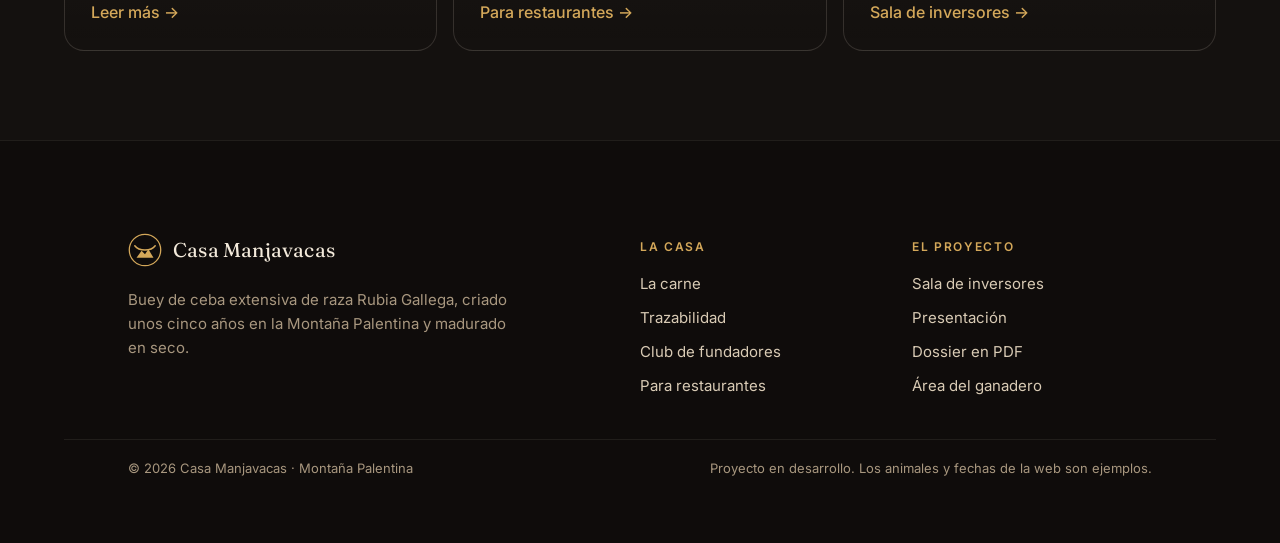
==== commit c4ceffa5: "Ilustración más rica, cierre de portada, gráfico en la primera pantalla de inversores y detalles fin" ====
--- a/index.html
+++ b/index.html
@@ -11,8 +11,11 @@
 <meta property="og:type" content="website">
 <meta name="twitter:card" content="summary_large_image">
 <meta name="description" content="Buey de ceba extensiva de raza Rubia Gallega, criado cinco años en la Montaña Palentina. Cada pieza con su historia.">
+<link rel="preconnect" href="https://fonts.googleapis.com">
+<link rel="preconnect" href="https://fonts.gstatic.com" crossorigin>
 <link rel="stylesheet" href="assets/marca.css">
 <link rel="stylesheet" href="assets/comun.css">
+<script type="application/ld+json">{"@context": "https://schema.org", "@type": "Organization", "name": "Casa Manjavacas", "url": "https://karliox.github.io/casa-manjavacas-trazabilidad/", "logo": "https://karliox.github.io/casa-manjavacas-trazabilidad/assets/icono-512.png", "description": "Buey de ceba extensiva de raza Rubia Gallega, criado unos cinco años en la Montaña Palentina y madurado en seco.", "areaServed": "ES", "founder": {"@type": "Person", "name": "Carlos Espeso Manjavacas"}}</script>
 </head>
 <body>
 <div class="aviso">Proyecto en desarrollo · Demostración con datos de ejemplo</div>
@@ -99,6 +102,17 @@
   </div>
 </section>
 
+<section class="band" style="padding-top:0">
+  <div class="in revela">
+    <h2>Formar parte de Casa Manjavacas</h2>
+    <div class="caminos">
+      <a class="camino" href="la-carne.html"><h3>Conocer la carne</h3><p>Por qué buey, por qué Rubia Gallega y qué hace la maduración en seco.</p><span class="flecha">Leer más →</span></a>
+      <a class="camino" href="restaurantes.html"><h3>Llevarla a tu restaurante</h3><p>Un buey con nombre en tu carta y su ficha en la mesa. Pocos animales, pocas casas.</p><span class="flecha">Para restaurantes →</span></a>
+      <a class="camino" href="inversores.html"><h3>Invertir en el proyecto</h3><p>El plan, las cifras del modelo, los riesgos y la hoja de ruta, con simulador.</p><span class="flecha">Sala de inversores →</span></a>
+    </div>
+  </div>
+</section>
+
 <footer data-pie></footer>
 <script src="assets/layout.js"></script>
 
--- a/assets/marca.css
+++ b/assets/marca.css
@@ -154,3 +154,21 @@
   .qrcaja{flex-direction:column;align-items:flex-start}
 }
 @media (prefers-reduced-motion:reduce){.niebla{animation:none}html{scroll-behavior:auto}}
+
+/* Tres caminos */
+.caminos{display:grid;grid-template-columns:repeat(3,minmax(0,1fr));gap:16px;margin-top:28px}
+.camino{position:relative;display:flex;flex-direction:column;gap:8px;padding:28px 26px 24px;border:1px solid var(--linea);border-radius:20px;background:linear-gradient(180deg,rgba(243,234,219,.03),rgba(243,234,219,0));color:var(--crema);text-decoration:none;transition:transform .2s ease,border-color .2s ease,background .2s ease}
+.camino:hover{transform:translateY(-3px);border-color:rgba(212,168,90,.55);background:linear-gradient(180deg,rgba(212,168,90,.08),rgba(243,234,219,0))}
+.camino .num{font:500 13px var(--sans);color:var(--oro);letter-spacing:.08em}
+.camino h3{margin:4px 0 0;font-size:24px}
+.camino p{margin:0;color:var(--crema2);flex:1}
+.camino .flecha{margin-top:10px;color:var(--oro);font-weight:500}
+@media (max-width:900px){.caminos{grid-template-columns:1fr}}
+/* Detalles al pasar el ratón */
+.corte,.tarjeta,.ventajas div,.grande div,.dato{transition:border-color .2s ease,transform .2s ease}
+.corte:hover,.tarjeta:hover,.ventajas div:hover{border-color:rgba(212,168,90,.45);transform:translateY(-2px)}
+.btn{transition:background .2s ease,transform .15s ease,box-shadow .2s ease}
+.btn:hover{transform:translateY(-1px);box-shadow:0 8px 20px rgba(194,65,45,.25)}
+.btn.sec:hover{box-shadow:none}
+.hero h1{letter-spacing:-.01em}
+h2{letter-spacing:-.005em}
